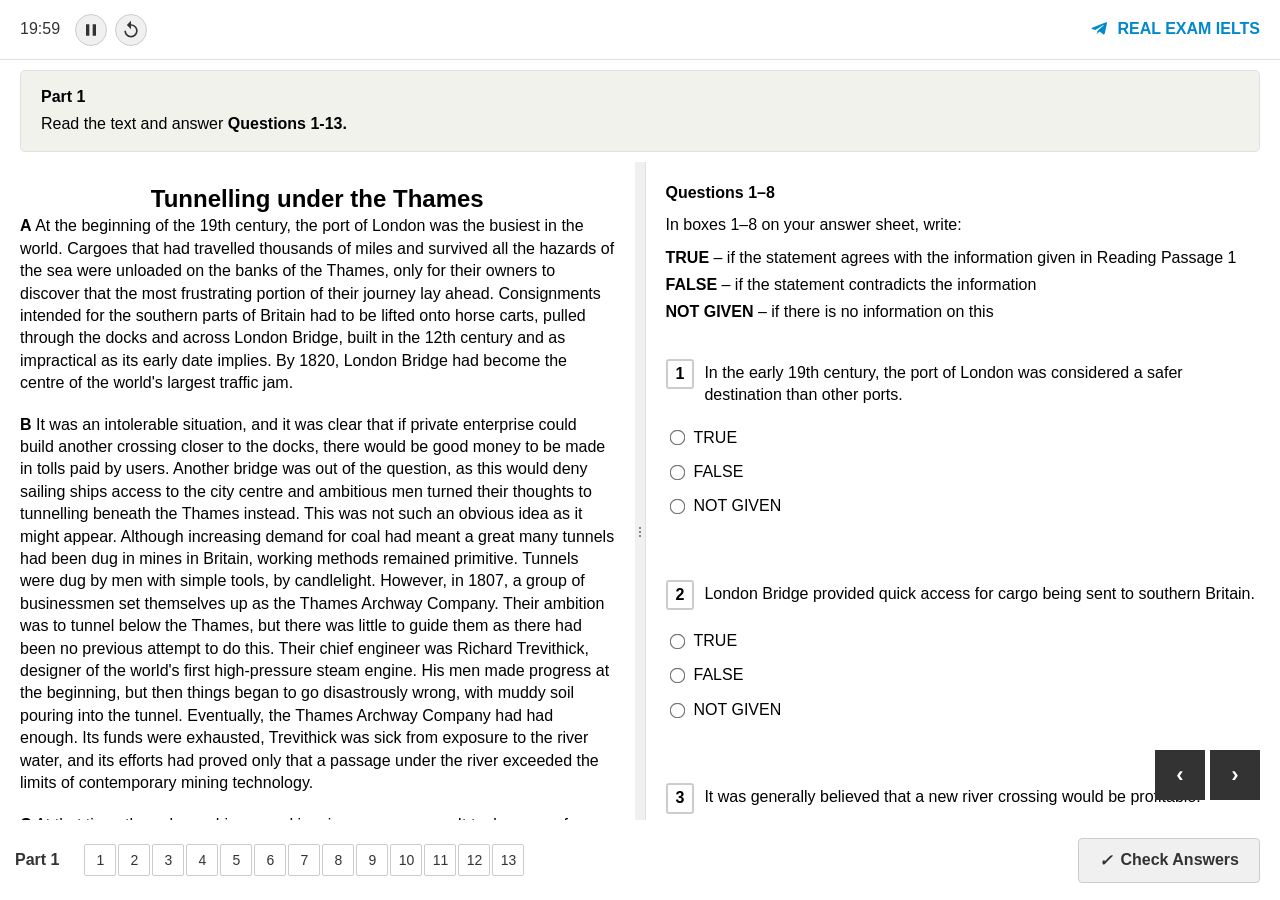
==== reading.html @ 4808572f "Add files via upload" ====
<!DOCTYPE html>
<html lang="en">
<head>
    <meta charset="UTF-8">
    <meta name="viewport" content="width=device-width, initial-scale=1.0">
    <title>IELTS Full Reading Practice</title>
    <style>
        * {
            margin: 0;
            padding: 0;
            box-sizing: border-box;
        }

        body {
            font-family: Arial, sans-serif;
            background-color: #ffffff;
            line-height: 1.4;
            font-size: 16px;
        }



        .header {
            background-color: #ffffff;
            padding: 12px 20px;
            border-bottom: 1px solid #e0e0e0;
            display: flex;
            justify-content: space-between;
            align-items: center;
            position: fixed;
            top: 0;
            left: 0;
            right: 0;
            z-index: 100;
            height: 60px;
        }

        .ielts-logo {
            display: none;
        }

        .test-info {
            display: flex;
            align-items: center;
            gap: 30px;
            font-size: 14px;
            color: #333;
        }

        .audio-indicator {
            display: flex;
            align-items: center;
            gap: 8px;
            font-size: 16px;
        }

        .audio-icon {
            width: 16px;
            height: 16px;
            background: url('data:image/svg+xml,<svg xmlns="http://www.w3.org/2000/svg" viewBox="0 0 24 24" fill="none" stroke="currentColor" stroke-width="2"><polygon points="11 5 6 9 2 9 2 15 6 15 11 19 11 5"></polygon></svg>') no-repeat center;
        }

        .header-icons {
            display: flex;
            gap: 10px;
            align-items: center;
        }

        .telegram-link {
            color: #0088cc;
            text-decoration: none;
            font-weight: 600;
            font-size: 16px;
            display: flex;
            align-items: center;
            gap: 8px;
        }

        .telegram-link:hover {
            text-decoration: underline;
        }

        .telegram-link::before {
            content: '';
            display: inline-block;
            width: 20px;
            height: 20px;
            background-color: currentColor;
            -webkit-mask-image: url('data:image/svg+xml,<svg xmlns="http://www.w3.org/2000/svg" viewBox="0 0 24 24"><path d="M9.78 18.65l.28-4.23l7.68-6.92c.34-.31-.07-.46-.52-.19L7.74 13.3L3.64 12c-.88-.25-.89-1.37.2-1.64l16.56-6.4c.75-.29 1.4.22 1.2.94l-2.67 12.61c-.22.95-1.13 1.18-1.78.73l-4.5-3.32l-2.23 2.15c-.47.44-1.29.21-1.48-.37z"/></svg>');
            mask-image: url('data:image/svg+xml,<svg xmlns="http://www.w3.org/2000/svg" viewBox="0 0 24 24"><path d="M9.78 18.65l.28-4.23l7.68-6.92c.34-.31-.07-.46-.52-.19L7.74 13.3L3.64 12c-.88-.25-.89-1.37.2-1.64l16.56-6.4c.75-.29 1.4.22 1.2.94l-2.67 12.61c-.22.95-1.13 1.18-1.78.73l-4.5-3.32l-2.23 2.15c-.47.44-1.29.21-1.48-.37z"/></svg>');
            background-size: contain;
            background-repeat: no-repeat;
        }

        #volume-slider {
            -webkit-appearance: none;
            width: 80px;
            height: 4px;
            background: #ddd;
            outline: none;
            border-radius: 2px;
            cursor: pointer;
        }

        #volume-slider::-webkit-slider-thumb {
            -webkit-appearance: none;
            appearance: none;
            width: 14px;
            height: 14px;
            border-radius: 50%;
            background: #333;
            cursor: pointer;
        }

        #volume-slider::-moz-range-thumb {
            width: 14px;
            height: 14px;
            border-radius: 50%;
            background: #333;
            cursor: pointer;
            border: none;
        }

        .icon {
            width: 20px;
            height: 20px;
            cursor: pointer;
            opacity: 0.7;
            color: #333;
            display: flex;
            align-items: center;
            justify-content: center;
        }
        
        .icon:hover {
            opacity: 1;
        }
        
        #play-pause-btn {
            background: none;
            border: none;
            padding: 0;
        }

        .main-container {
            margin-top: 60px;
            display: flex;
            flex-direction: column;
            background: #ffffff;
            height: calc(100vh - 60px); /* Full height minus header */
        }

        .panels-container {
            display: flex;
            flex: 1;
            overflow: hidden;
        }

        .passage-panel {
            flex: 1;
            padding: 20px 20px 100px;
            overflow-y: auto;
            min-width: 200px; /* Minimum width */
        }

        /* Passage Content */
        .text-center {
            text-align: center;
        }
        .reading-passage h4 {
            font-size: 20px;
            font-weight: bold;
            margin-bottom: 15px;
            text-align: center;
        }
       
        .reading-passage p {
            margin-bottom: 1.2em;
        }

        .question ul li label {
            display: block;
            margin-top: 8px;
            cursor: pointer;
        }

        .questions-panel {
            flex: 1;
            padding: 20px 20px 100px;
            overflow-y: auto;
            min-width: 200px; /* Minimum width */
            border-left: 1px solid #e0e0e0;
        }

        .resizer {
            width: 10px;
            cursor: col-resize;
            background-color: #f0f0f0;
            background-image: url('data:image/svg+xml;charset=UTF-8,<svg xmlns="http://www.w3.org/2000/svg" width="10" height="30" viewBox="0 0 10 30"><path d="M4 11h2v2H4zM4 15h2v2H4zM4 19h2v2H4z" fill="%23888"/></svg>');
            background-repeat: no-repeat;
            background-position: center;
            flex-shrink: 0;
            flex-grow: 0;
        }

        /* Left Panel */
        .left-panel {
            width: 100%;
            padding: 20px;
        }

        /* Right Panel */
        .right-panel {
            display: none;
            width: 50%;
            padding: 20px;
            position: relative;
        }

        .help-button {
            background: #4a90e2;
            color: white;
            border: none;
            padding: 6px 12px;
            border-radius: 4px;
            font-size: 14px;
            cursor: pointer;
            display: inline-flex;
            align-items: center;
            gap: 5px;
            margin-bottom: 20px;
        }

        .help-button:hover {
            background: #357abd;
        }

        .section-title {
            font-weight: bold;
            margin-bottom: 15px;
            font-size: 18px;
        }

        .people-section {
            margin-bottom: 30px;
        }

        .people-table {
            width: 100%;
            border-collapse: collapse;
            border: 1px solid #ccc;
        }

        .people-table th {
            text-align: left;
            padding: 10px;
            font-weight: bold;
            border: 1px solid #ddd;
        }

        .people-table td {
            padding: 8px 10px;
            border: 1px solid #ddd;
        }

        .person-name {
            font-size: 16px;
        }

        .question-number {
            background: white;
            border: 1px solid #4a90e2;
            padding: 4px 8px;
            border-radius: 3px;
            font-weight: bold;
            font-size: 14px;
            color: #4a90e2;
            min-width: 30px;
            text-align: center;
        }

        .assigned-responsibility {
            background: #f0f0f0;
            padding: 4px 8px;
            border-radius: 3px;
            font-size: 14px;
            border: 1px solid #ddd;
        }

        .responsibilities-section {
            margin-bottom: 30px;
        }

        .responsibility-grid {
            display: grid;
            grid-template-columns: repeat(3, 1fr);
            gap: 8px;
            margin-bottom: 20px;
        }

        .responsibility-item {
            background: #f8f9fa;
            border: 1px solid #ddd;
            padding: 8px 12px;
            border-radius: 4px;
            cursor: move;
            font-size: 16px;
            text-align: center;
            transition: all 0.2s;
        }

        .responsibility-item:hover {
            background: #e9ecef;
            transform: translateY(-1px);
        }

        .responsibility-item.dragging {
            opacity: 0.5;
        }

        .questions-section {
            margin-bottom: 20px;
        }

        .question-title {
            font-weight: bold;
            margin-bottom: 10px;
            font-size: 16px;
        }

        .instruction {
            margin-bottom: 20px;
            font-size: 16px;
            color: #666;
        }

        /* Map Styles */
        .map-container {
            position: relative;
            margin: 20px 0;
            display: flex;
            justify-content: center;
        }

        .map-svg {
            border: 2px solid #333;
            background: white;
        }

        .map-room {
            fill: #f9f9f9;
            stroke: #333;
            stroke-width: 1;
        }

        .map-text {
            font-family: Arial, sans-serif;
            font-size: 13px;
            text-anchor: middle;
            fill: #333;
        }

        .map-number {
            font-family: Arial, sans-serif;
            font-size: 16px;
            font-weight: bold;
            text-anchor: middle;
            fill: #333;
        }

        .room-labels {
            display: grid;
            grid-template-columns: repeat(3, 1fr);
            gap: 10px;
            margin: 20px 0;
        }

        .room-label {
            background: #f8f9fa;
            border: 1px solid #ddd;
            padding: 8px 12px;
            border-radius: 4px;
            cursor: move;
            font-size: 16px;
            text-align: center;
            transition: all 0.2s;
        }

        .room-label:hover {
            background: #e9ecef;
            transform: translateY(-1px);
        }

        .room-label.dragging {
            opacity: 0.5;
        }

        /* Navigation Arrows */
        .nav-arrows {
            position: fixed;
            bottom: 100px;
            right: 20px;
            display: flex;
            gap: 5px;
            z-index: 101;
        }

        .nav-arrow {
            width: 50px;
            height: 50px;
            background: #333;
            color: white;
            border: none;
            cursor: pointer;
            display: flex;
            align-items: center;
            justify-content: center;
            font-size: 22px;
            font-weight: bold;
        }

        .nav-arrow:hover {
            background: #555;
        }

        .nav-arrow:disabled {
            background: #ccc;
            cursor: not-allowed;
        }

        /* Bottom Navigation - Exact Match */
        .nav-row {
            position: fixed;
            bottom: 0;
            left: 0;
            right: 0;
            background: #ffffff;

            padding: 0;
            display: flex;
            align-items: center;
            height: 80px;
            z-index: 100;
            overflow-x: auto;
            overflow-y: hidden;
            -webkit-overflow-scrolling: touch;
            scrollbar-width: thin;
        }

        .nav-row::-webkit-scrollbar {
            height: 4px;
        }

        .nav-row::-webkit-scrollbar-thumb {
            background: #ccc;
            border-radius: 2px;
        }

        .footer__questionWrapper___1tZ46 {
            display: flex;
            align-items: center;
            margin-right: 20px;
            flex-shrink: 0;
        }


        .footer__questionNo___3WNct {
            background: none;
            border: none;
            padding: 10px 15px;
            font-size: 16px;
            font-weight: 600;
            color: #333;
            cursor: pointer;
            display: flex;
            align-items: center;
            gap: 5px;
            transition: background-color 0.2s;
            flex-shrink: 0;
            white-space: nowrap;
        }

        .footer__questionNo___3WNct:hover {
            background-color: #f8f9fa;
        }

        .section-prefix {
            font-size: 16px;
        }

        .sectionNr {
            font-size: 16px;
            font-weight: bold;
        }

        .attemptedCount {
            font-size: 14px;
            color: #666;
            margin-left: 5px;
            font-weight: 400; /* Normal weight */
        }

        @media (max-width: 768px) {
            .attemptedCount {
                display: none;
            }
        }

        .footer__questionWrapper___1tZ46.selected .attemptedCount {
            display: none;
        }

        .footer__subquestionWrapper___9GgoP {
            display: none;
            gap: 2px;
            margin-left: 10px;
            flex-shrink: 0;
        }

        .footer__questionWrapper___1tZ46.selected .footer__subquestionWrapper___9GgoP {
            display: flex;
        }

        .subQuestion {
            width: 32px;
            height: 32px;
            border: 1px solid #ccc;
            background: white;
            color: #333;
            font-size: 14px;
            font-weight: 500;
            cursor: pointer;
            display: flex;
            align-items: center;
            justify-content: center;
            transition: all 0.2s;
            border-radius: 2px;
            flex-shrink: 0;
        }

        .subQuestion.answered {
            background-color: #e9ecef;
            border-color: #ddd;
        }
        .subQuestion.correct {
            background-color: #28a745;
            color: white;
            border-color: #28a745;
        }
        .subQuestion.incorrect {
            background-color: #dc3545;
            color: white;
            border-color: #dc3545;
        }

        .subQuestion:hover {
            background-color: #f0f0f0;
            border-color: #999;
        }

        .subQuestion.active {
            background-color: #4a90e2;
            color: white;
            border-color: #4a90e2;
        }

        .subQuestion.completed {
            background-color: #28a745;
            color: white;
            border-color: #28a745;
        }

        .sr-only {
            position: absolute;
            width: 1px;
            height: 1px;
            padding: 0;
            margin: -1px;
            overflow: hidden;
            clip: rect(0, 0, 0, 0);
            white-space: nowrap;
            border: 0;
        }

        .footer__deliverButton___3FM07 {
            margin-left: auto;
            margin-right: 20px;
            background-color: #f0f0f0;
            color: #333;
            border: 1px solid #ccc;
            padding: 12px 20px;
            border-radius: 4px;
            font-size: 16px;
            font-weight: 600;
            cursor: pointer;
            display: flex;
            align-items: center;
            gap: 8px;
            transition: background-color 0.2s, border-color 0.2s;
            min-width: 170px;
            justify-content: center;
            flex-shrink: 0;
        }

        .footer__deliverButton___3FM07:hover {
            background-color: #e0e0e0;
            border-color: #bbb;
        }

        .footer__deliverButton___3FM07:disabled {
            background: #e9ecef;
            color: #6c757d;
            cursor: not-allowed;
            border-color: #ddd;
        }

        .fa-check::before {
            content: "✓";
        }

        .hidden {
            display: none !important;
        }

        /* Context Menu */
        .context-menu {
            position: absolute;
            background: white;
            border: 1px solid #ccc;
            border-radius: 6px;
            box-shadow: 0 4px 12px rgba(0,0,0,0.15);
            z-index: 1000;
            display: none;
            min-width: 140px;
        }

        .context-menu-item {
            padding: 12px 16px;
            cursor: pointer;
            font-size: 16px;
            border-bottom: 1px solid #f0f0f0;
            transition: background-color 0.2s;
            display: flex;
            align-items: center;
            gap: 8px;
        }

        .context-menu-item:hover {
            background-color: #f8f9fa;
        }

        .context-menu-item:last-child {
            border-bottom: none;
        }

        .highlight {
            background-color: #ffff00;
        }

        .comment-highlight {
            background-color: #90EE90;
            position: relative;
            cursor: help;
        }

        .comment-tooltip {
            position: absolute;
            bottom: 100%;
            left: 50%;
            transform: translateX(-50%);
            background: #333;
            color: white;
            padding: 8px 12px;
            border-radius: 4px;
            font-size: 14px;
            white-space: nowrap;
            z-index: 1000;
            opacity: 0;
            pointer-events: none;
            transition: opacity 0.3s;
        }

        .comment-highlight:hover .comment-tooltip {
            opacity: 1;
        }

        .question {
            margin-bottom: 40px;
        }
        .question p {
            margin-bottom: 10px;
        }
        .question ul, .question .people-table {
            margin-top: 0;
        }
        .question-prompt {
            margin-bottom: 20px;
        }
        .question ul {
            list-style: none;
            padding-left: 0;
        }
        .question ul li {
            margin-bottom: 5px;
        }
        .answer-input {
            border: 1px solid #888;
            border-radius: 4px;
            background-color: #fff;
            padding: 2px 5px;
            font-size: 16px;
            text-align: center;
            margin-right: 4px;
            margin-left: 4px;
            transition: border-color 0.3s, box-shadow 0.3s;
            height: 28px; /* Standard height */
            width: 150px; /* Standard width */
        }
        .answer-input.active-input {
            border-color: #4a90e2;
            box-shadow: 0 0 3px 1px rgba(74, 144, 226, 0.5);
        }
        .answer-input::placeholder {
            color: #999;
            font-weight: bold;
            text-align: center;
        }
        .answer-input.correct {
            border-color: #28a745;
            background-color: #e9f7ef;
        }
        .answer-input.incorrect {
            border-color: #dc3545;
            background-color: #f8d7da;
            color: #721c24;
        }
        .answer-input {
    z-index: 10;
    position: relative;
    pointer-events: auto;
}
        .drag-drop-container {
            display: flex;
            gap: 30px;
            margin-top: 20px;
            align-items: flex-start;
        }
        .recommendations-box {
            display: flex;
            flex-direction: column;
            gap: 8px;
            padding: 10px;
            border: 1px solid #ccc;
            border-radius: 5px;
            background-color: #f9f9f9;
            min-height: 200px;
        }
        .drag-item {
            background: white;
            border: 1px solid #ddd;
            padding: 8px 12px;
            border-radius: 4px;
            cursor: move;
            font-size: 16px;
            transition: all 0.2s;
            user-select: none;
        }
        .drag-item:hover {
            background: #e9ecef;
        }
        .drag-item.dragging {
            opacity: 0.5;
        }
        .drag-item.selected {
            border-color: #4a90e2;
            box-shadow: 0 0 0 2px rgba(74, 144, 226, 0.5);
        }
        .drop-zone {
            border: 2px dashed #aaa;
            border-radius: 4px;
            width: 50%;
            margin-top: 19px;
            margin-bottom: 5px;
            transition: background-color 0.2s, border-color 0.2s;
            padding: 0.5px;
            display: flex;
            align-items: center;
            justify-content: center;
            position: relative;
        }
        .drop-zone.drag-over {
            background-color: #e6f4ff;
            border-color: #4a90e2;
        }
        .drop-zone.correct {
            background-color: #e9f7ef;
            border-color: #28a745;
            border-style: solid;
        }
        .drop-zone.incorrect {
            background-color: #f8d7da;
            border-color: #dc3545;
            border-style: solid;
        }
        .drop-zone.disabled {
            pointer-events: none;
        }
        .drop-zone .drag-item {
            width: 100%;
            height: 100%;
            display: flex;
            align-items: center;
            justify-content: center;
            font-size: 15px;
            padding: 2px;
        }
        .drag-options-container {
            margin-top: 10px;
        }
        .drag-options-container .drag-item {
            display: block;
            width: fit-content;
            font-size: 15px;
            padding: 0.5px 10px;
            margin-bottom: 5px;
        }
        .drag-options-container .drag-item:last-child {
            margin-bottom: 0;
        }
        .q-number {
            color: #888;
            font-size: 14px;
            font-weight: bold;
        }
        .questions-container {
            width: 100%;
        }
        audio {
            width: 100%;
            margin-bottom: 20px;
        }
        .part-header {
            background-color: #f1f2ec;
            padding: 15px 20px;
            border: 1px solid #e0e0e0;
            text-align: left;
            margin: 10px 20px;
            border-radius: 5px;
        }
        .part-header p {
            margin: 0;
        }
        .part-header p:first-child {
            margin-bottom: 5px;
        }

        .question li.correct {
            color: #155724;
            font-weight: bold;
        }
        .question li.incorrect {
            color: #721c24;
        }
        .question li.correct::before {
            content: '✔ ';
            color: #28a745;
        }
        .question li.incorrect::before {
            content: '✖ ';
            color: #dc3545;
        }

        .example-box {
            border: 1px solid #ddd;
            background-color: #f9f9f9;
            padding: 15px;
            border-radius: 5px;
            margin: 20px 0;
        }

        .timer-container {
            display: flex;
            position: relative;
            cursor: default;
            color: #333;
            font-size: 16px;
            font-weight: 500;
            align-items: center;
        }
        .timer-container .timer-tooltip {
            display: none;
        }

        .timer-controls {
            display: flex;
            align-items: center;
            gap: 8px;
            margin-left: 15px;
        }

        .timer-controls button {
            background: #f0f0f0;
            border: 1px solid #ccc;
            border-radius: 50%;
            padding: 0;
            cursor: pointer;
            width: 32px;
            height: 32px;
            display: flex;
            align-items: center;
            justify-content: center;
            transition: background-color 0.2s;
        }
        .timer-controls button:hover {
            background: #e0e0e0;
        }

        .timer-controls button svg {
            width: 20px;
            height: 20px;
            fill: #333;
        }

        .audio-modal-overlay {
            position: fixed;
            top: 0;
            left: 0;
            width: 100%;
            height: 100%;
            background-color: rgba(40, 40, 40, 0.9);
            z-index: 2000;
            display: flex;
            justify-content: center;
            align-items: center;
            color: white;
            text-align: center;
        }
        .audio-modal-content {
            display: flex;
            flex-direction: column;
            align-items: center;
            gap: 20px;
            max-width: 500px;
            padding: 20px;
        }
        .audio-modal-content p {
            font-size: 16px;
            line-height: 1.5;
            color: #eee;
        }
        .audio-modal-icon {
            margin-bottom: 20px;
        }
        .modal-play-btn {
            background-color: #000;
            color: white;
            border: 1px solid white;
            padding: 12px 24px;
            border-radius: 6px;
            font-size: 18px;
            font-weight: 600;
            cursor: pointer;
            display: flex;
            align-items: center;
            gap: 8px;
            transition: background-color 0.2s;
        }
        .modal-play-btn:hover {
            background-color: #333;
        }
        #goto-widget {
            display: flex;
            align-items: center;
            gap: 5px;
        }
        #goto-input {
            width: 80px;
            padding: 4px 8px;
            border: 1px solid #ccc;
            border-radius: 4px;
        }
        #goto-btn {
            padding: 4px 10px;
            border: 1px solid #ccc;
            background-color: #f0f0f0;
            border-radius: 4px;
            cursor: pointer;
        }

        /* Styles for TRUE/FALSE/NOT GIVEN questions */
        .tf-question {
            margin-bottom: 25px;
            padding: 10px 0px;
            border-radius: 4px;
            transition: border-color 0.3s, background-color 0.3s;
        }
        .tf-question-line {
            display: flex;
            align-items: flex-start;
            margin-bottom: 15px;
            padding: 5px 0px;
            border-radius: 4px;
        }
        .tf-question-number, .question-number-box {
            border: 2px solid #ccc;
            padding: 2px 8px;
            margin-right: 10px;
            border-radius: 3px;
            font-weight: bold;
            transition: border-color 0.3s;
            display: inline-block;
        }
        .tf-question-text {
            padding-top: 3px;
        }
        .tf-options {
            padding-left: 5px;
        }
        .tf-option {
            display: block;
            margin-bottom: 12px;
            cursor: pointer;
            display: flex;
            align-items: center;
        }
        .tf-option input[type="radio"] {
            margin-right: 10px;
            transform: scale(1.2);
        }
        .tf-question.correct .tf-question-line {
            background-color: #e9f7ef;
        }
        .tf-question.incorrect .tf-question-line {
            background-color: #f8d7da;
        }
        .matching-question-container {
            display: flex;
            gap: 20px;
            margin-top: 15px;
        }
        .matching-options-bank {
            flex: 1;
            display: flex;
            flex-direction: column;
            gap: 8px;
        }
        .matching-questions {
            flex: 1.5;
            display: flex;
            flex-direction: column;
            gap: 15px;
        }
        .matching-question-item {
            display: flex;
            align-items: center;
            gap: 15px;

            border: 2px solid transparent;
            border-radius: 4px;
            transition: border-color 0.3s;
        }
        .matching-question-item > span {
            flex: 1;
        }
        .matching-question-item.correct {
            background-color: #e9f7ef;
            border-color: #28a745 !important;
        }
        .matching-question-item.incorrect {
            background-color: #f8d7da;
            border-color: #dc3545 !important;
        }
        .matching-question-item .drop-zone {
            width: 200px;
            flex-shrink: 0;
            margin: 0;
            display: flex;
            align-items: center;
            justify-content: center;
            font-weight: bold;
            color: #aaa;
        }
        .matching-options-bank .drag-item {
            font-size: 15px;
            text-align: center;
            border: 1px solid #ccc;
            background: #f9f9f9;
        }

        .questions-panel {
            flex: 1;
            padding: 20px 20px 100px;
            overflow-y: auto;
            min-width: 200px; /* Minimum width */
            border-left: 1px solid #e0e0e0;
        }
        .matching-question-item.incorrect {
            background-color: #f8d7da;
            border-color: #dc3545 !important;
        }
        .summary-completion-container {
            margin-top: 20px;
        }
        .summary-text p {
            line-height: 2.5;
            font-size: 16px;
        }
        .summary-drop-zone {
            display: inline-flex;
            align-items: center;
            justify-content: center;
            vertical-align: middle;
            max-width:200px;
            height: 25px;
            border: 2px dashed #999;
            border-radius: 4px;
            margin: 0 5px;
            padding: 0 5px;
            transition: border-color 0.3s, box-shadow 0.3s, background-color 0.3s;
            color: #aaa;
            font-weight: bold;
        }
        .summary-drop-zone.filled {
            border-color: #4a90e2;
        }
        .summary-drop-zone.active-input {
             border-color: #4a90e2;
             box-shadow: none;
        }
        .summary-drop-zone .drag-item {
            font-size: 15px;
            font-weight: bold;
            background-color: transparent;
            border: none;
            padding: 0;
            text-align: center;
            width: 100%;
            height: 100%;
            display: flex;
            align-items: center;
            justify-content: center;
        }
        .summary-options-bank {
            display: flex;
            flex-wrap: wrap;
            gap: 10px;
            margin-top: 20px;
            padding: 10px;
            border: 1px solid #ddd;
            border-radius: 5px;
        }
        .summary-options-bank .drag-item {
            flex-grow: 1;
            min-width: 100px;
            text-align: center;
        }
        .multi-choice-question {
            margin-bottom: 20px;
            padding: 10px;
            border-radius: 4px;
            border: 3px solid transparent;
            transition: border-color 0.3s, background-color 0.3s;
        }
        .multi-choice-option {
            margin-bottom: 10px;
            padding: 8px;
            border-radius: 4px;
            transition: background-color 0.3s;
        }
        .multi-choice-option label {
            display: flex;
            align-items: center;
            cursor: pointer;
            font-size: 16px;
        }
        .multi-choice-option input[type="checkbox"],
        .multi-choice-option input[type="radio"] {
            margin-right: 12px;
            transform: scale(1.3);
            accent-color: #4a90e2;
        }
        .multi-choice-option.correct {
            background-color: #e9f7ef;
        }
        .multi-choice-option.incorrect {
            background-color: #f8d7da;
        }
        .matching-question-item.incorrect {
            background-color: #f8d7da;
            border-color: #dc3545 !important;
        }
        .matching-question-item .drop-zone.filled {
            border-color: #4a90e2;
        }
        .matching-question-item .drop-zone {
            width: 200px;
            height: 40px;
        }
        .paragraph-matching-question {
            align-items: center;
            justify-content: space-between;
            gap: 15px;
            margin-bottom: 12px;
        }
        .paragraph-matching-question .answer-input {
            width: 80px;
            flex-shrink: 0;
        }

        .matching-form-container {
            margin-top: 20px;
        }
        .matching-form-row {
            display: flex;
            align-items: center;
            margin-bottom: 12px;
        }
        .matching-form-label {
            width: 180px;
            flex-shrink: 0;
        }

        /* Results Modal */
        .modal-overlay {
            position: fixed;
            top: 0;
            left: 0;
            width: 100%;
            height: 100%;
            background-color: rgba(0, 0, 0, 0.7);
            z-index: 2000;
            display: flex;
            justify-content: center;
            align-items: center;
        }
        .modal-overlay.hidden {
            display: none;
        }
        .modal-content {
            background: white;
            padding: 25px;
            border-radius: 8px;
            width: 90%;
            max-width: 600px;
            max-height: 80vh;
            display: flex;
            flex-direction: column;
            position: relative;
        }
        .modal-close-btn {
            position: absolute;
            top: 10px;
            right: 15px;
            background: none;
            border: none;
            font-size: 28px;
            cursor: pointer;
            color: #888;
        }
        .modal-content h2 {
            text-align: center;
            margin-bottom: 15px;
            color: #333;
        }
        .results-summary {
            display: flex;
            justify-content: space-around;
            margin-bottom: 20px;
            font-size: 18px;
            font-weight: bold;
            text-align: center;
            border-bottom: 1px solid #eee;
            padding-bottom: 15px;
        }
        .results-details-container {
            overflow-y: auto;
            padding-right: 10px; /* For scrollbar */
        }
        .result-row {
            display: grid;
            grid-template-columns: 40px 1fr 1fr;
            gap: 15px;
            padding: 8px 5px;
            border-bottom: 1px solid #f0f0f0;
            font-size: 15px;
        }
        .result-row.incorrect {
            background-color: #f8d7da;
        }
        .result-row .q-num {
            font-weight: bold;
        }
        .result-row .user-ans {
            color: #555;
        }
        .result-row .correct-ans {
            color: #155724;
            font-weight: 500;
        }
        .correct-answer-display {
            font-weight: bold;
            color: #28a745;
            margin-left: 10px;
            font-size: 14px;
        }
        .correct-answer-highlight, .tf-option.correct-answer-highlight, .multi-choice-option.correct-answer-highlight {
            background-color: #d4edda !important;
            border: 1px solid #c3e6cb !important;
            border-radius: 4px;
            padding: 4px;
        }
        .correct-answer-highlight {
            background-color: #d4edda;
            border: 1px solid #c3e6cb;
            border-radius: 4px;
        }
        .centered-title {
    text-align: center;
    font-size: 50px;
    font-weight: bold;
    margin-bottom: 15px;
}
    </style>
</head>
<body>
    <div class="header">
        <div class="timer-container">
            <span class="timer-display">20:00</span>
            <div class="timer-controls">
                <button id="timer-toggle-btn" title="Pause/Resume Timer">
                    <svg xmlns="http://www.w3.org/2000/svg" height="24px" viewBox="0 0 24 24" width="24px"><path d="M0 0h24v24H0V0z" fill="none"/><path d="M8 5v14l11-7L8 5z"/></svg>
                </button>
                <button id="timer-reset-btn" title="Reset Timer">
                    <svg xmlns="http://www.w3.org/2000/svg" height="24px" viewBox="0 0 24 24" width="24px"><path d="M0 0h24v24H0V0z" fill="none"/><path d="M12 5V1L7 6l5 5V7c3.31 0 6 2.69 6 6s-2.69 6-6 6-6-2.69-6-6H4c0 4.42 3.58 8 8 8s8-3.58 8-8-3.58-8-8-8z"/></svg>
                </button>
            </div>
        </div>
        <a href="https://t.me/REALEXAMIELTS" target="_blank" class="telegram-link">
            REAL EXAM IELTS
        </a>
    </div>

    <div class="main-container" id="main-container">
        <div id="passage-header-container">
            <div id="part-header-1" class="part-header">
                <p><strong>Part 1</strong></p>
                <p>Read the text and answer <strong>Questions 1-13.</strong></p>
            </div>
        </div>
        <div class="panels-container">
            <div class="passage-panel" id="passage-panel">
                <div id="passage-text-1" class="reading-passage">
                    <h2 class="text-center">Tunnelling under the Thames</h2>
                    <p><strong>A</strong> At the beginning of the 19th century, the port of London was the busiest in the world. Cargoes that had travelled thousands of miles and survived all the hazards of the sea were unloaded on the banks of the Thames, only for their owners to discover that the most frustrating portion of their journey lay ahead. Consignments intended for the southern parts of Britain had to be lifted onto horse carts, pulled through the docks and across London Bridge, built in the 12th century and as impractical as its early date implies. By 1820, London Bridge had become the centre of the world's largest traffic jam.</p>
                    <p><strong>B</strong> It was an intolerable situation, and it was clear that if private enterprise could build another crossing closer to the docks, there would be good money to be made in tolls paid by users. Another bridge was out of the question, as this would deny sailing ships access to the city centre and ambitious men turned their thoughts to tunnelling beneath the Thames instead. This was not such an obvious idea as it might appear. Although increasing demand for coal had meant a great many tunnels had been dug in mines in Britain, working methods remained primitive. Tunnels were dug by men with simple tools, by candlelight. However, in 1807, a group of businessmen set themselves up as the Thames Archway Company. Their ambition was to tunnel below the Thames, but there was little to guide them as there had been no previous attempt to do this. Their chief engineer was Richard Trevithick, designer of the world's first high-pressure steam engine. His men made progress at the beginning, but then things began to go disastrously wrong, with muddy soil pouring into the tunnel. Eventually, the Thames Archway Company had had enough. Its funds were exhausted, Trevithick was sick from exposure to the river water, and its efforts had proved only that a passage under the river exceeded the limits of contemporary mining technology.</p>
                    <p><strong>C</strong> At that time, the only machines used in mines were pumps. It took a man of genius to recognise that a different sort of machine was needed, a machine that could prevent the roof and walls of a tunnel from collapsing. This man was Marc Brunel, a Frenchman who had become one of the most prominent engineers in Britain. Not long after the failure of the Thames Archway Company, Brunel saw a rotten piece of wood lying on the riverbank. Examining the wood through a magnifying glass, he observed it was infested with something that looked like a worm. Brunel realised that as it tunnelled through the wood, it would push chewed wood into its mouth and digest it, then excrete a hard substance that lined the new tunnel. Brunel realised that the worm's digging technique could be adapted to produce a new way of tunnelling. His realisation led him to invent a device that has been used in one form or another in most major tunnels built since – the tunnelling shield. It consisted of a heavy iron frame that could be pushed forward a few inches at a time. The front of the frame was made up of a series of iron frames that could be folded back to allow miners to dig the ground ahead. Behind these frames was a wall consisting of a series of iron plates pressed against the tunnel face and supported on a set of horizontal wooden planks, that would prevent the face from collapsing. It was a complex and rather cumbersome machine and not easy to use, but it seemed that it would protect the miners from the worst of the river's water. Brunel's team carefully examined earth samples taken from beneath the riverbed, and subsequently decided to dig the tunnel close to the muddy river bottom, where he could expect to find clay. This would be a more solid and safe substance to dig through than the sand that was found deeper down.</p>
                    <p><strong>D</strong> Brunel began work on his tunnel in 1825, but the problems of such an operation soon became apparent. Although the shield itself worked well, water began to drip into the tunnel. This was more of an annoyance than a danger while the pump was working, but this machine proved unreliable and sometimes failed altogether. When the pump broke down, work had to stop as the tunnel quickly flooded. There were occasions when the miners had to abandon their tools and flee for their lives. Even when Brunel's men were able to work, they had to run the constant risk of the pumps failing. They also complained of frequent headaches and dizziness, caused by the poor air quality. The air underground was dirty and stale, contaminated due to the lack of an adequate ventilation system. There were lighting problems too. Illuminating the tunnels by candlelight was a constant challenge. Lamps give off only a very weak glow, and there were a number of accidents because the miners could not see what they were doing. Lastly, a number of Brunel's miners walked off the job because they could not tolerate the excessive temperatures that developed in the cramped conditions underground.</p>
                    <p><strong>E</strong> Despite all these setbacks, the tunnel finally emerged on the opposite river bank on August 12, 1841. Brunel's triumph, however, was only partial. The small payment per person made by the thousands of visitors who flocked to see the marvel hardly paid even a penny per foot of the tunnel's construction costs. Brunel had gone bankrupt long before the project was completed, and the government loan he had required to complete the project had to be paid back with interest. As a result, there was not enough funding to make it accessible to horse-drawn vehicles, as intended. Instead, the passageways were filled with souvenir sellers and entertainers. In the end, the tunnel was closed two years later, used at night, before it was finally closed entirely and fell into dereliction for decades.</p>
                    <p><strong>F</strong> It was only when the underground railway came to London in the 1880s that the Thames Tunnel found and achieved a measure of real usefulness. It was bought in 1869 by the East London Railway, who found it to be in such excellent condition that it was immediately pressed into service as a route for passenger trains heading east. The tunnel became, and remains, part of the London Underground network.</p>
                </div>
            </div>
            <div class="resizer" id="resizer"></div>
            <div class="questions-panel" id="questions-panel">
                <div id="questions-1" class="question-set">
                    <div class="questions-container">
                        <div class="question" data-q-start="1" data-q-end="8">
                            <div class="question-prompt">
                                <p><strong>Questions 1–8</strong></p>
                                <p>In boxes 1–8 on your answer sheet, write:</p>
                                <ul>
                                    <li><strong>TRUE</strong> – if the statement agrees with the information given in Reading Passage 1</li>
                                    <li><strong>FALSE</strong> – if the statement contradicts the information</li>
                                    <li><strong>NOT GIVEN</strong> – if there is no information on this</li>
                                </ul>
                            </div>
                            <div class="tf-question" data-q-start="1" data-q-end="1">
                                <div class="tf-question-line"><span class="tf-question-number">1</span><span class="tf-question-text">In the early 19th century, the port of London was considered a safer destination than other ports.</span></div>
                                <div class="tf-options"><label class="tf-option"><input type="radio" name="q1" value="TRUE"> TRUE</label><label class="tf-option"><input type="radio" name="q1" value="FALSE"> FALSE</label><label class="tf-option"><input type="radio" name="q1" value="NOT GIVEN"> NOT GIVEN</label></div>
                            </div>
                            <div class="tf-question" data-q-start="2" data-q-end="2">
                                <div class="tf-question-line"><span class="tf-question-number">2</span><span class="tf-question-text">London Bridge provided quick access for cargo being sent to southern Britain.</span></div>
                                <div class="tf-options"><label class="tf-option"><input type="radio" name="q2" value="TRUE"> TRUE</label><label class="tf-option"><input type="radio" name="q2" value="FALSE"> FALSE</label><label class="tf-option"><input type="radio" name="q2" value="NOT GIVEN"> NOT GIVEN</label></div>
                            </div>
                            <div class="tf-question" data-q-start="3" data-q-end="3">
                                <div class="tf-question-line"><span class="tf-question-number">3</span><span class="tf-question-text">It was generally believed that a new river crossing would be profitable.</span></div>
                                <div class="tf-options"><label class="tf-option"><input type="radio" name="q3" value="TRUE"> TRUE</label><label class="tf-option"><input type="radio" name="q3" value="FALSE"> FALSE</label><label class="tf-option"><input type="radio" name="q3" value="NOT GIVEN"> NOT GIVEN</label></div>
                            </div>
                            <div class="tf-question" data-q-start="4" data-q-end="4">
                                <div class="tf-question-line"><span class="tf-question-number">4</span><span class="tf-question-text">Building a second bridge crossing was initially considered to be the best solution.</span></div>
                                <div class="tf-options"><label class="tf-option"><input type="radio" name="q4" value="TRUE"> TRUE</label><label class="tf-option"><input type="radio" name="q4" value="FALSE"> FALSE</label><label class="tf-option"><input type="radio" name="q4" value="NOT GIVEN"> NOT GIVEN</label></div>
                            </div>
                            <div class="tf-question" data-q-start="5" data-q-end="5">
                                <div class="tf-question-line"><span class="tf-question-number">5</span><span class="tf-question-text">It was believed that coal could be found under the River Thames.</span></div>
                                <div class="tf-options"><label class="tf-option"><input type="radio" name="q5" value="TRUE"> TRUE</label><label class="tf-option"><input type="radio" name="q5" value="FALSE"> FALSE</label><label class="tf-option"><input type="radio" name="q5" value="NOT GIVEN"> NOT GIVEN</label></div>
                            </div>
                            <div class="tf-question" data-q-start="6" data-q-end="6">
                                <div class="tf-question-line"><span class="tf-question-number">6</span><span class="tf-question-text">The Thames Archway Company was the first group to try tunnelling below the Thames.</span></div>
                                <div class="tf-options"><label class="tf-option"><input type="radio" name="q6" value="TRUE"> TRUE</label><label class="tf-option"><input type="radio" name="q6" value="FALSE"> FALSE</label><label class="tf-option"><input type="radio" name="q6" value="NOT GIVEN"> NOT GIVEN</label></div>
                            </div>
                            <div class="tf-question" data-q-start="7" data-q-end="7">
                                <div class="tf-question-line"><span class="tf-question-number">7</span><span class="tf-question-text">Some of Trevithick's men were injured during a mudslide at his tunnel.</span></div>
                                <div class="tf-options"><label class="tf-option"><input type="radio" name="q7" value="TRUE"> TRUE</label><label class="tf-option"><input type="radio" name="q7" value="FALSE"> FALSE</label><label class="tf-option"><input type="radio" name="q7" value="NOT GIVEN"> NOT GIVEN</label></div>
                            </div>
                            <div class="tf-question" data-q-start="8" data-q-end="8">
                                <div class="tf-question-line"><span class="tf-question-number">8</span><span class="tf-question-text">The Thames Archway Company ran out of money to finance the tunnel project.</span></div>
                                <div class="tf-options"><label class="tf-option"><input type="radio" name="q8" value="TRUE"> TRUE</label><label class="tf-option"><input type="radio" name="q8" value="FALSE"> FALSE</label><label class="tf-option"><input type="radio" name="q8" value="NOT GIVEN"> NOT GIVEN</label></div>
                            </div>
                        </div>
                        <div class="question" data-q-start="9" data-q-end="13">
                            <div class="question-prompt">
                                <p><strong>Questions 9–13</strong></p>
                                <p>Complete the notes below. Choose <strong>ONE WORD ONLY</strong> from the passage for each answer.</p>
                                <div style="text-align: center;"><strong>Marc Brunel's tunnel</strong></div>
                                <p><strong>Preparing to build the tunnel</strong></p>
                                <ul>
                                    <li>Brunel noticed how a kind of <input type="text" class="answer-input" id="q9" placeholder="9"> made its tunnels in wood.</li>
                                    <li>Brunel created a device called a tunnelling shield, to protect people working under the river.</li>
                                    <li>Brunel planned to build a shallow tunnel so the earth would have a higher content of <input type="text" class="answer-input" id="q10" placeholder="10">.</li>
                                </ul>
                                <p><strong>Problems faced by miners</strong></p>
                                <ul>
                                    <li>There were frequent floods caused by mechanical breakdowns.</li>
                                    <li>The miners suffered from <input type="text" class="answer-input" id="q11" placeholder="11"> because of pollution in the tunnels.</li>
                                    <li>Lighting problems led to several <input type="text" class="answer-input" id="q12" placeholder="12">.</li>
                                    <li>Some workers quit because of the high temperatures in the tunnel.</li>
                                </ul>
                                <p><strong>After the tunnel was finished</strong></p>
                                <ul>
                                    <li>The tunnel was finally completed in 1841.</li>
                                    <li>Brunel did not have enough money to repay his debt to the <input type="text" class="answer-input" id="q13" placeholder="13">.</li>
                                </ul>
                            </div>
                        </div>
                    </div>
                </div>
            </div>
        </div>
    </div>

    <!-- Navigation Arrows -->
    <div class="nav-arrows">
        <button class="nav-arrow" onclick="previousQuestion()" id="prevBtn">‹</button>
        <button class="nav-arrow" onclick="nextQuestion()" id="nextBtn">›</button>
    </div>

    <!-- Bottom Navigation -->
    <nav class="nav-row perScorableItem" aria-label="Questions">
        <div class="footer__questionWrapper___1tZ46 selected multiple" role="tablist">
            <button role="tab" class="footer__questionNo___3WNct" onclick="switchToPart(1)">
                <span>
                    <span aria-hidden="true" class="section-prefix">Part </span>
                    <span class="sectionNr" aria-hidden="true">1</span>
                    <span class="attemptedCount" aria-hidden="true">0 of 13</span>
                </span>
            </button>
            <div class="footer__subquestionWrapper___9GgoP">
                <button class="subQuestion scorable-item" onclick="goToQuestion(1)"><span class="sr-only">Question 1</span><span aria-hidden="true">1</span></button>
                <button class="subQuestion scorable-item" onclick="goToQuestion(2)"><span class="sr-only">Question 2</span><span aria-hidden="true">2</span></button>
                <button class="subQuestion scorable-item" onclick="goToQuestion(3)"><span class="sr-only">Question 3</span><span aria-hidden="true">3</span></button>
                <button class="subQuestion scorable-item" onclick="goToQuestion(4)"><span class="sr-only">Question 4</span><span aria-hidden="true">4</span></button>
                <button class="subQuestion scorable-item" onclick="goToQuestion(5)"><span class="sr-only">Question 5</span><span aria-hidden="true">5</span></button>
                <button class="subQuestion scorable-item" onclick="goToQuestion(6)"><span class="sr-only">Question 6</span><span aria-hidden="true">6</span></button>
                <button class="subQuestion scorable-item" onclick="goToQuestion(7)"><span class="sr-only">Question 7</span><span aria-hidden="true">7</span></button>
                <button class="subQuestion scorable-item" onclick="goToQuestion(8)"><span class="sr-only">Question 8</span><span aria-hidden="true">8</span></button>
                <button class="subQuestion scorable-item" onclick="goToQuestion(9)"><span class="sr-only">Question 9</span><span aria-hidden="true">9</span></button>
                <button class="subQuestion scorable-item" onclick="goToQuestion(10)"><span class="sr-only">Question 10</span><span aria-hidden="true">10</span></button>
                <button class="subQuestion scorable-item" onclick="goToQuestion(11)"><span class="sr-only">Question 11</span><span aria-hidden="true">11</span></button>
                <button class="subQuestion scorable-item" onclick="goToQuestion(12)"><span class="sr-only">Question 12</span><span aria-hidden="true">12</span></button>
                <button class="subQuestion scorable-item" onclick="goToQuestion(13)"><span class="sr-only">Question 13</span><span aria-hidden="true">13</span></button>
            </div>
        </div>

        <button id="deliver-button" aria-label="Review your answers" class="footer__deliverButton___3FM07">
            <i class="fa fa fa-check" aria-hidden="true"></i>
            <span>Check Answers</span>
        </button>
    </nav>

    <!-- Context Menu -->
    <div id="contextMenu" class="context-menu">
        <div id="menu-highlight" class="context-menu-item" onclick="highlightText()">
            Highlight
        </div>
        <div id="menu-note" class="context-menu-item" onclick="addNote()">
            Note
        </div>
        <div id="menu-clear" class="context-menu-item" onclick="clearHighlight()">
            Clear
        </div>
        <div id="menu-clear-all" class="context-menu-item" onclick="clearAllHighlights()">
            Clear All
        </div>
    </div>

    <div id="results-modal" class="modal-overlay hidden">
        <div class="modal-content">
            <button class="modal-close-btn" onclick="closeResultsModal()">&times;</button>
            <h2>Results</h2>
            <div class="results-summary">
                <p>Score: <span id="results-score"></span> / 13</p>
            </div>
            <div id="results-details" class="results-details-container">
                <!-- Results for each question will be injected here -->
            </div>
        </div>
    </div>

    <script>
    document.addEventListener('DOMContentLoaded', () => {
        // --- STATE VARIABLES ---
        let currentPassage = 1;
        let currentQuestion = 1;
        let selectedRange = null;
        let timeInSeconds = 1200;
        let timerInterval;
        let draggedItem = null;
        let activeQuestionElement = null;
        let selectedDragItem = null;

        // --- DOM ELEMENTS ---
        const timerDisplay = document.querySelector('.timer-display');
        const timerToggleButton = document.getElementById('timer-toggle-btn');
        const timerResetButton = document.getElementById('timer-reset-btn');
        const deliverButton = document.getElementById('deliver-button');
        const resizer = document.getElementById('resizer');
        const passagePanel = document.getElementById('passage-panel');
        const questionsPanel = document.getElementById('questions-panel');
        const contextMenu = document.getElementById('contextMenu');

        // --- ICON SVGs ---
        const playIcon = '<svg xmlns="http://www.w3.org/2000/svg" height="24px" viewBox="0 0 24 24" width="24px"><path d="M0 0h24v24H0V0z" fill="none"/><path d="M8 5v14l11-7L8 5z"/></svg>';
        const pauseIcon = '<svg xmlns="http://www.w3.org/2000/svg" height="24px" viewBox="0 0 24 24" width="24px"><path d="M0 0h24v24H0V0z" fill="none"/><path d="M6 19h4V5H6v14zm8-14v14h4V5h-4z"/></svg>';

        // --- ANSWERS ---
        const correctAnswers = {
            '1': 'NOT GIVEN', '2': 'FALSE', '3': 'TRUE', '4': 'FALSE', '5': 'NOT GIVEN', '6': 'TRUE', '7': 'NOT GIVEN', '8': 'TRUE',
            '9': 'worm', '10': 'clay', '11': 'headaches', '12': 'accidents', '13': 'government'
        };

        const totalQuestions = 13;

        // --- INITIALIZATION ---
        function initialize() {
            startTimer();
            initializeDragAndDrop();
            setupCheckboxLimits();
            setupExampleHeading();
            switchToPart(1); // Also calls goToQuestion(1) and updateNavigation
            
            document.body.addEventListener('input', updateAllIndicators);
            document.body.addEventListener('change', updateAllIndicators);
            deliverButton.addEventListener('click', checkAnswers);
            timerToggleButton.addEventListener('click', toggleTimer);
            timerResetButton.addEventListener('click', resetTimer);

            // Add click listeners to question containers for navigation
            document.querySelectorAll('[data-q-start]').forEach(el => {
                el.addEventListener('click', (e) => {
                    e.stopPropagation();
                    const qNum = parseInt(el.dataset.qStart, 10);
                    if (currentQuestion !== qNum) {
                        goToQuestion(qNum);
                    }
                });
            });

            resizer.addEventListener('mousedown', initResize, false);
            initializeContextMenu();
        }

        // --- CORE TEST LOGIC ---

        function checkAnswers() {
            // Disable all inputs to prevent changes
            const allInputs = document.querySelectorAll('input, select, textarea');
            allInputs.forEach(input => {
                input.disabled = true;
            });

            // Disable submit button
            deliverButton.disabled = true;
            deliverButton.style.cursor = 'not-allowed';
            
            clearInterval(timerInterval);
            let score = 0;
            const resultsDetailsContainer = document.getElementById('results-details');
            resultsDetailsContainer.innerHTML = '';

            document.querySelectorAll('.correct, .incorrect, .correct-answer-highlight').forEach(el => {
                el.classList.remove('correct', 'incorrect', 'correct-answer-highlight');
            });
            document.querySelectorAll('.correct-answer-display').forEach(el => el.remove());

            for (let i = 1; i <= totalQuestions; i++) {
                const questionKey = String(i);
                const correctAnswer = correctAnswers[questionKey];
                let userAnswer = '';
                let isCorrect = false;
                
                let userAnswerDisplay = 'Not Answered';
                const correctAnswerText = Array.isArray(correctAnswer) ? correctAnswer.join(' / ') : correctAnswer;

                const textInput = document.getElementById(`q${i}`);
                const radioGroup = document.querySelectorAll(`input[name="q${i}"][type="radio"]`);
                
                // Handle Text and Select Inputs
                if (textInput && (textInput.tagName === 'INPUT' || textInput.tagName === 'SELECT')) {
                    const element = textInput.closest('.matching-form-row') || textInput;
                    userAnswer = textInput.value.trim();
                    userAnswerDisplay = userAnswer || 'Not Answered';

                    if (textInput.tagName === 'SELECT') {
                        isCorrect = userAnswer === correctAnswer;
                    } else {
                        isCorrect = Array.isArray(correctAnswer) ?
                            correctAnswer.some(ans => userAnswer.toLowerCase() === ans.toLowerCase()) :
                            userAnswer.toLowerCase() === correctAnswer.toLowerCase();
                    }
                    
                    if (isCorrect) {
                        score++;
                        element.classList.add('correct');
                    } else {
                        element.classList.add('incorrect');
                        const correctAnswerSpan = document.createElement('span');
                        correctAnswerSpan.className = 'correct-answer-display';
                        correctAnswerSpan.innerHTML = `&nbsp;➜&nbsp;<span class="correct-answer-highlight">${correctAnswerText}</span>`;
                        textInput.parentNode.insertBefore(correctAnswerSpan, textInput.nextSibling);
                    }
                }
                // Handle Radio Button Inputs (T/F, MCQs)
                else if (radioGroup.length > 0) {
                    const questionContainer = radioGroup[0].closest('.tf-question') || radioGroup[0].closest('.multi-choice-question');
                    const checkedRadio = document.querySelector(`input[name="q${i}"]:checked`);

                    if (checkedRadio) {
                        userAnswer = checkedRadio.value;
                        userAnswerDisplay = userAnswer;
                        isCorrect = userAnswer === correctAnswer;

                        const userLabel = checkedRadio.closest('.tf-option, .multi-choice-option');
                        if (userLabel) {
                            userLabel.classList.add(isCorrect ? 'correct' : 'incorrect');
                        }
                    }

                    if (isCorrect) {
                        score++;
                    } else {
                        if (questionContainer){
                            const correctOptionEl = questionContainer.querySelector(`input[value="${correctAnswerText}"]`);
                            if (correctOptionEl) {
                                const correctLabel = correctOptionEl.closest('.tf-option, .multi-choice-option');
                                if (correctLabel) {
                                    correctLabel.classList.add('correct-answer-highlight');
                                }
                            }
                        }
                    }
                }
                 
                // For showing results in the modal
                 const resultRow = `
                    <div class="result-row ${isCorrect ? '' : 'incorrect'}">
                        <span class="q-num">${i}</span>
                        <span class="user-ans">${userAnswerDisplay}</span>
                        <span class="correct-ans">${correctAnswerText}</span>
                    </div>`;
                resultsDetailsContainer.innerHTML += resultRow;
                
                // Update nav button color
                const navButton = document.querySelector(`.subQuestion[onclick="goToQuestion(${i})"]`);
                if (navButton) {
                    navButton.classList.remove('answered', 'active');
                    navButton.classList.add(isCorrect ? 'correct' : 'incorrect');
                }
            }

            document.getElementById('results-score').textContent = score;
            document.getElementById('results-modal').classList.remove('hidden');
        }

        function getUserAnswer(qNum) {
            const textInput = document.getElementById(`q${qNum}`);
            const radioInput = document.querySelector(`input[name="q${qNum}"]:checked`);
            const dropZone = document.querySelector(`.drop-zone[data-q-start="${qNum}"]`);

            if (textInput) { // Handles <input type="text"> and <select>
                return { value: textInput.value, text: textInput.value || 'N/A' };
            }
            if (radioInput) {
                return { value: radioInput.value, text: radioInput.value };
            }
            if (dropZone) {
                const droppedItem = dropZone.querySelector('.drag-item');
                return { 
                    value: droppedItem ? droppedItem.dataset.value : null, 
                    text: droppedItem ? droppedItem.textContent.trim() : 'N/A' 
                };
            }
            return { value: null, text: 'N/A' };
        }

        function displayCorrectAnswer(qNum, correctAnswer) {
            // Handle radio button questions by highlighting the correct label
            const correctRadioInput = document.querySelector(`input[name="q${qNum}"][value="${correctAnswer}"]`);
            if (correctRadioInput) {
                const parentOption = correctRadioInput.closest('.tf-option, .multi-choice-option');
                if (parentOption) {
                    parentOption.classList.add('correct-answer-highlight');
                    return;
                }
            }

            // Handle text inputs, select dropdowns, and others by showing the answer next to them
            const inputEl = document.getElementById(`q${qNum}`);
            if (inputEl) {
                const displaySpan = document.createElement('span');
                displaySpan.className = 'correct-answer-display';
                displaySpan.textContent = ` ✓ ${correctAnswer}`;
                inputEl.insertAdjacentElement('afterend', displaySpan);
                return; // Done
            }
            
            // Fallback for questions identified by a container (e.g., some T/F/NG questions)
            const element = findQuestionElement(qNum);
            if (element) {
                const displaySpan = document.createElement('span');
                displaySpan.className = 'correct-answer-display';
                displaySpan.textContent = ` ✓ ${correctAnswer}`;
                const itemContainer = element.querySelector('.tf-question-text');
                if (itemContainer) {
                     itemContainer.appendChild(displaySpan);
                } else {
                     element.appendChild(displaySpan);
                }
            }
        }
        
        function findQuestionElement(qNum) {
             return document.querySelector(`[data-q-start="${qNum}"]`);
        }

        function addResultToModal(qNum, userAnswer, correctAnswer, isCorrect) {
            const resultsDetails = document.getElementById('results-details');
            const row = document.createElement('div');
            row.className = 'result-row';
            if (!isCorrect) {
                row.classList.add('incorrect');
            }
            row.innerHTML = `
                <span class="q-num">${qNum}</span>
                <span class="user-ans">${userAnswer}</span>
                <span class="correct-ans">${correctAnswer}</span>
            `;
            resultsDetails.appendChild(row);
        }

        function showResultsModal() {
            document.getElementById('results-modal').classList.remove('hidden');
        }

        window.closeResultsModal = function() {
            document.getElementById('results-modal').classList.add('hidden');
        }
        
        function disableInputs() {
            deliverButton.innerHTML = `<span>Checked! View Results.</span>`;
            deliverButton.removeEventListener('click', checkAnswers);
            deliverButton.onclick = showResultsModal;

            document.querySelectorAll('input, select').forEach(el => {
                el.disabled = true;
                 if (el.matches('input[type=radio], input[type=checkbox]')) {
                     el.style.cursor = 'not-allowed';
                     el.parentElement.style.cursor = 'not-allowed';
                 }
            });
            document.querySelectorAll('.drag-item').forEach(el => {
                el.setAttribute('draggable', 'false');
                el.style.cursor = 'default';
            });
            document.querySelectorAll('.drop-zone').forEach(el => {
                el.classList.add('disabled');
            });
        }

        function checkValue(userValue, correctValue) {
            if (userValue === null || userValue === undefined) return false;
            const formattedUserValue = userValue.trim().toLowerCase();
            if (Array.isArray(correctValue)) {
                return correctValue.map(v => v.toLowerCase()).includes(formattedUserValue);
            } else {
                return formattedUserValue === String(correctValue).toLowerCase();
            }
        }

        function markQuestion(qNum, isCorrect) {
            const subQuestionBtn = document.querySelector(`.subQuestion[onclick="goToQuestion(${qNum})"]`);
            subQuestionBtn?.classList.add(isCorrect ? 'correct' : 'incorrect');

            const elementsToMark = [
                document.querySelector(`.tf-question[data-q-start="${qNum}"]`),
                document.querySelector(`.multi-choice-question[data-q-start="${qNum}"]`),
                document.querySelector(`.matching-question-item[data-q-start="${qNum}"]`),
                document.querySelector(`.drop-zone[data-q-start="${qNum}"]`),
                document.getElementById(`q${qNum}`),
                document.querySelector(`input[name="q${qNum}"]:checked`)?.closest('.tf-option'),
                document.querySelector(`input[name="q${qNum}"]:checked`)?.closest('.multi-choice-option')
            ];
            
            elementsToMark.forEach(el => {
                if (el) el.classList.add(isCorrect ? 'correct' : 'incorrect');
            });
        }

        function switchToPart(partNumber, goToQ = null) {
            currentPassage = 1;

            // Hide all passages and questions
            document.querySelectorAll('.reading-passage, .question-set, .part-header').forEach(el => {
                el.classList.add('hidden');
            });

            // Show the correct passage, questions, and header
            document.getElementById(`passage-text-1`).classList.remove('hidden');
            document.getElementById(`questions-1`).classList.remove('hidden');
            document.getElementById(`part-header-1`).classList.remove('hidden');

            // Update bottom navigation 'selected' state
            document.querySelectorAll('.footer__questionWrapper___1tZ46').forEach((wrapper) => {
                wrapper.classList.add('selected');
            });

            // Go to the specified question or the first question of the part
            const firstQuestionOfPart = {1: 1};
            goToQuestion(goToQ !== null ? goToQ : firstQuestionOfPart[1]);
        }
        
        function goToQuestion(questionNumber) {
            // Prevent unnecessary recursion: if already at the right question, do nothing
            if (currentQuestion === questionNumber && currentPassage === 1) {
                return;
            }

            currentQuestion = questionNumber;
            currentPassage = 1;

            if (activeQuestionElement) {
                activeQuestionElement.classList.remove('active-question', 'active-input');
            }

            let targetEl = document.querySelector(`[data-q-start="${questionNumber}"]`);

            if (targetEl) {
                activeQuestionElement = targetEl;
                 if (targetEl.matches('input[type="text"]') || targetEl.matches('select')) {
                     targetEl.classList.add('active-input');
                 } else {
                     targetEl.classList.add('active-question');
                 }
                 scrollIntoViewIfNeeded(targetEl);
            } else {
                 const pMatch = document.querySelector(`.paragraph-matching-question select[id="q${questionNumber}"]`);
                 if(pMatch) {
                    activeQuestionElement = pMatch;
                    pMatch.classList.add('active-input');
                    scrollIntoViewIfNeeded(pMatch);
                 }
            }

            updateNavigation();
        }
        
        // --- UI & NAVIGATION ---

        function updateNavigation() {
            const navButtons = document.querySelectorAll('.subQuestion');
            navButtons.forEach(btn => btn.classList.remove('active'));
            const activeNav = document.querySelector(`.subQuestion[onclick="goToQuestion(${currentQuestion})"]`);
            if (activeNav) {
                activeNav.classList.add('active');
            }

            const inputs = document.querySelectorAll('.answer-input, .drop-zone.filled, .summary-drop-zone.filled');
            inputs.forEach(input => input.classList.remove('active-input'));
            
            const activeInput = document.getElementById(`q${currentQuestion}`);
            if (activeInput) {
                activeInput.classList.add('active-input');
                if (typeof activeInput.focus === 'function') {
                    activeInput.focus();
                }
            } else {
                const activeQuestionBlock = document.querySelector(`[data-q-start="${currentQuestion}"]`);
                if (activeQuestionBlock) {
                    const firstInput = activeQuestionBlock.querySelector('input, select');
                    if(firstInput) {
                        firstInput.classList.add('active-input');
                         if (typeof firstInput.focus === 'function') {
                            firstInput.focus();
                        }
                    }
                }
            }
        }
        
        function selectDragItem(item) {
            if (selectedDragItem) {
                selectedDragItem.classList.remove('selected');
            }
            selectedDragItem = item;
            if (selectedDragItem) {
                selectedDragItem.classList.add('selected');
            }
        }
        
        window.nextQuestion = () => currentQuestion < totalQuestions && goToQuestion(currentQuestion + 1);
        window.previousQuestion = () => currentQuestion > 1 && goToQuestion(currentQuestion - 1);

        function updateAllIndicators() {
            updateAttemptedCount(1, 1, 13);
            updateAnsweredNav();
        }
        
        function updateAnsweredNav() {
            const navButtons = document.querySelectorAll('.subQuestion');
            navButtons.forEach(btn => {
                const qNum = parseInt(btn.textContent, 10);
                if (isQuestionAnswered(qNum)) {
                    btn.classList.add('answered');
                } else {
                    btn.classList.remove('answered');
                }
            });
        }
        
        function isQuestionAnswered(qNum) {
            const textInput = document.getElementById(`q${qNum}`);
            if (textInput && (textInput.value.trim() !== '' || (textInput.classList.contains('drop-zone') && textInput.children.length > 0))) {
                return true;
            }
            const radio = document.querySelector(`input[name="q${qNum}"]:checked`);
            if (radio) {
                return true;
            }
            const checkbox = document.querySelector(`input[name="q${qNum}"]:checked`);
            if (checkbox) {
                return true;
            }
            return false;
        }

        function scrollIntoViewIfNeeded(element) {
            const panel = element.closest('.questions-panel, .passage-panel');
            const panelRect = panel.getBoundingClientRect();
            const elementRect = element.getBoundingClientRect();
            if (elementRect.top < panelRect.top || elementRect.bottom > panelRect.bottom) {
                element.scrollIntoView({ behavior: 'smooth', block: 'center' });
            }
        }
        
        // --- DRAG AND DROP ---
        
        function initializeDragAndDrop() {
            document.querySelectorAll('.drag-item').forEach(item => {
                item.addEventListener('dragstart', handleDragStart);
                item.addEventListener('dragend', handleDragEnd);
                item.addEventListener('click', () => selectDragItem(item));
            });
            document.querySelectorAll('.drop-zone, .drag-options-container').forEach(zone => {
                zone.addEventListener('dragover', handleDragOver);
                zone.addEventListener('dragleave', handleDragLeave);
                zone.addEventListener('drop', handleDrop);
            });
        }

        function handleDragStart(e) {
            draggedItem = e.target;
            setTimeout(() => e.target.classList.add('dragging'), 0);
        }

        function handleDragEnd(e) {
            e.target.classList.remove('dragging');
            draggedItem = null;
        }

        function handleDragOver(e) {
            e.preventDefault();
            const targetZone = e.currentTarget;
            if (draggedItem && draggedItem.dataset.dndGroup === targetZone.dataset.dndGroup) {
                targetZone.classList.add('drag-over');
            }
        }

        function handleDragLeave(e) {
            e.currentTarget.classList.remove('drag-over');
        }

        function handleDrop(e) {
            e.preventDefault();
            const targetZone = e.currentTarget;
            targetZone.classList.remove('drag-over');

            if (!draggedItem || draggedItem.dataset.dndGroup !== targetZone.dataset.dndGroup) {
                return;
            }

            const sourceZone = draggedItem.parentElement;
            if (sourceZone === targetZone) return; // Prevent dropping on itself

            const existingItemInTarget = targetZone.classList.contains('drop-zone') 
                ? targetZone.querySelector('.drag-item') 
                : null;

            if (targetZone.classList.contains('drop-zone')) {
                Array.from(targetZone.childNodes).forEach(node => {
                    if (node.nodeType === Node.TEXT_NODE) {
                        node.remove();
                    }
                });
            }

            if (existingItemInTarget) {
                sourceZone.appendChild(existingItemInTarget);
            }
            
            targetZone.appendChild(draggedItem);
            targetZone.classList.add('filled');

            if (sourceZone.classList.contains('drop-zone') && !sourceZone.querySelector('.drag-item')) {
                 sourceZone.classList.remove('filled');
                 const qNum = sourceZone.dataset.qStart;
                 sourceZone.innerText = qNum;
            }
            
            updateAllIndicators();
        }
        
        // --- MISC HELPERS ---
        
        function startTimer() {
            if (timerInterval) clearInterval(timerInterval);
            timerInterval = setInterval(() => {
                timeInSeconds--;
                const minutes = Math.floor(timeInSeconds / 60);
                const seconds = timeInSeconds % 60;
                timerDisplay.textContent = `${minutes.toString().padStart(2, '0')}:${seconds.toString().padStart(2, '0')}`;
                if (timeInSeconds <= 0) {
                    clearInterval(timerInterval);
                    timerDisplay.textContent = "Time's up!";
                }
            }, 1000);
            timerToggleButton.innerHTML = pauseIcon;
        }

        function pauseTimer() {
            clearInterval(timerInterval);
            timerToggleButton.innerHTML = playIcon;
        }

        function toggleTimer() {
            if (timerToggleButton.innerHTML.includes('M6 19h4V5H6v14z')) {
                pauseTimer();
            } else {
                startTimer();
            }
        }

        function updateTimerDisplay() {
            const minutes = Math.floor(timeInSeconds / 60);
            const seconds = timeInSeconds % 60;
            timerDisplay.textContent = `${minutes.toString().padStart(2, '0')}:${seconds.toString().padStart(2, '0')}`;
        }

        function resetTimer() {
            timeInSeconds = 1200;
            updateTimerDisplay();
            startTimer();
            timerToggleButton.innerHTML = pauseIcon;
        }
        
        function setupCheckboxLimits() {
            // No grouped-checkbox questions in this test.
        }

        function setupExampleHeading() {
            const exampleBox = document.querySelector('.example-box');
            if(exampleBox){
                const title = document.createElement('p');
                title.style.fontWeight = 'bold';
                title.textContent = 'List of Statements';
            }
        }
        
        function initResize(e) {
            e.preventDefault();
            const startX = e.clientX;
            const startWidth = passagePanel.offsetWidth;
            
            const doDrag = (e) => {
                const newWidth = startWidth + e.clientX - startX;
                if (newWidth > 200 && (document.body.clientWidth - newWidth - resizer.offsetWidth) > 200) {
                    passagePanel.style.flex = `0 0 ${newWidth}px`;
                }
            };
            const stopDrag = () => {
                window.removeEventListener('mousemove', doDrag, false);
                window.removeEventListener('mouseup', stopDrag, false);
            };
            
            window.addEventListener('mousemove', doDrag, false);
            window.addEventListener('mouseup', stopDrag, false);
        }
        
        // --- CONTEXT MENU (Highlighting) ---
        
        function initializeContextMenu() {
            const panels = [passagePanel, questionsPanel];
            let highlightBtn = null;
            let removeHighlightBtn = null;
            let highlightTarget = null;

            function removeFloatingButtons() {
                if (highlightBtn && highlightBtn.parentNode) highlightBtn.parentNode.removeChild(highlightBtn);
                if (removeHighlightBtn && removeHighlightBtn.parentNode) removeHighlightBtn.parentNode.removeChild(removeHighlightBtn);
                highlightBtn = null;
                removeHighlightBtn = null;
                highlightTarget = null;
            }

            function showHighlightButtonForSelection() {
                const selection = window.getSelection();
                if (selection && !selection.isCollapsed && selection.toString().trim().length > 0) {
                    const range = selection.getRangeAt(0);
                    if (panels.some(panel => panel.contains(range.commonAncestorContainer))) {
                        const selectionParentHighlight = range.commonAncestorContainer.nodeType === Node.TEXT_NODE
                            ? range.commonAncestorContainer.parentElement?.closest('.highlight')
                            : range.commonAncestorContainer.closest?.('.highlight');

                        if (selectionParentHighlight && removeHighlightBtn && highlightTarget === selectionParentHighlight) {
                            return;
                        }

                        removeFloatingButtons();
                        highlightBtn = document.createElement('button');
                        highlightBtn.textContent = 'Highlight';
                        highlightBtn.style.position = 'absolute';
                        highlightBtn.style.zIndex = 9999;
                        highlightBtn.style.background = '#ffe066';
                        highlightBtn.style.border = '1px solid #aaa';
                        highlightBtn.style.padding = '8px 16px';
                        highlightBtn.style.borderRadius = '4px';
                        highlightBtn.style.cursor = 'pointer';
                        highlightBtn.style.fontSize = '16px';
                        highlightBtn.style.touchAction = 'manipulation';
                        const rect = range.getBoundingClientRect();
                        const spaceAbove = rect.top;
                        const btnTop = spaceAbove < 45 ? window.scrollY + rect.bottom + 10 : window.scrollY + rect.top - 40;
                        const btnLeft = Math.min(
                            Math.max(5, window.scrollX + rect.left),
                            window.scrollX + document.documentElement.clientWidth - 100
                        );
                        highlightBtn.style.left = `${btnLeft}px`;
                        highlightBtn.style.top = `${btnTop}px`;
                        document.body.appendChild(highlightBtn);
                        const doHighlight = function(ev) {
                            ev.preventDefault();
                            const span = document.createElement('span');
                            span.className = 'highlight';
                            span.style.background = '#ffe066';
                            span.appendChild(range.extractContents());
                            range.insertNode(span);
                            removeFloatingButtons();
                            window.getSelection().removeAllRanges();
                        };
                        highlightBtn.addEventListener('touchend', doHighlight);
                        highlightBtn.addEventListener('click', doHighlight);
                    } else {
                        removeFloatingButtons();
                    }
                } else {
                    removeFloatingButtons();
                }
            }

            document.addEventListener('mouseup', () => {
                setTimeout(showHighlightButtonForSelection, 10);
            });

            // Text selection made via touch (dragging the native selection handles)
            // does not reliably fire 'mouseup', so also react to touchend and to
            // selectionchange (debounced, since it fires continuously while dragging).
            document.addEventListener('touchend', () => {
                setTimeout(showHighlightButtonForSelection, 10);
            });

            let selectionChangeTimer = null;
            document.addEventListener('selectionchange', () => {
                clearTimeout(selectionChangeTimer);
                selectionChangeTimer = setTimeout(showHighlightButtonForSelection, 300);
            });

            panels.forEach(panel => {
                panel.addEventListener('click', (e) => {
                    const highlightEl = e.target.closest('.highlight');
                    if (highlightEl) {
                        if (removeHighlightBtn && highlightTarget === highlightEl) return;
                        removeFloatingButtons();
                        removeHighlightBtn = document.createElement('button');
                        removeHighlightBtn.textContent = 'Remove Highlight';
                        removeHighlightBtn.style.position = 'absolute';
                        removeHighlightBtn.style.zIndex = 9999;
                        removeHighlightBtn.style.background = '#ffb3b3';
                        removeHighlightBtn.style.border = '1px solid #aaa';
                        removeHighlightBtn.style.padding = '8px 16px';
                        removeHighlightBtn.style.borderRadius = '4px';
                        removeHighlightBtn.style.cursor = 'pointer';
                        removeHighlightBtn.style.fontSize = '16px';
                        removeHighlightBtn.style.touchAction = 'manipulation';
                        const rect = highlightEl.getBoundingClientRect();
                        const btnLeft = Math.min(
                            Math.max(5, window.scrollX + rect.left),
                            window.scrollX + document.documentElement.clientWidth - 150
                        );
                        removeHighlightBtn.style.left = `${btnLeft}px`;
                        removeHighlightBtn.style.top = `${window.scrollY + rect.top - 40}px`;
                        document.body.appendChild(removeHighlightBtn);
                        highlightTarget = highlightEl;
                        const doRemoveHighlight = function(ev) {
                            ev.preventDefault();
                            ev.stopPropagation();
                            const parent = highlightTarget.parentNode;
                            while (highlightTarget.firstChild) {
                                parent.insertBefore(highlightTarget.firstChild, highlightTarget);
                            }
                            parent.removeChild(highlightTarget);
                            parent.normalize();
                            removeFloatingButtons();
                        };
                        removeHighlightBtn.addEventListener('touchend', doRemoveHighlight);
                        removeHighlightBtn.addEventListener('click', doRemoveHighlight);
                    }
                });
            });

            document.addEventListener('scroll', removeFloatingButtons, true);
            const maybeDismissFloatingButtons = (e) => {
                setTimeout(() => {
                    if ((removeHighlightBtn && removeHighlightBtn.contains(e.target)) || (highlightBtn && highlightBtn.contains(e.target))) {
                        return;
                    }
                    if (e.target.closest('.highlight')) return;
                    removeFloatingButtons();
                }, 0);
            };
            document.addEventListener('mousedown', maybeDismissFloatingButtons);
            document.addEventListener('touchstart', maybeDismissFloatingButtons);
        }

        function closeContextMenu() {
            contextMenu.style.display = 'none';
            selectedRange = null;
        }

        function unwrapElement(element) {
            const parent = element.parentNode;
            if (!parent) return;
            while (element.firstChild) {
                parent.insertBefore(element.firstChild, element);
            }
            parent.removeChild(element);
            parent.normalize();
        }

        window.highlightText = () => {
            if (selectedRange && !selectedRange.collapsed) {
                const span = document.createElement('span');
                span.className = 'highlight';
                span.appendChild(selectedRange.extractContents());
                selectedRange.insertNode(span);
            }
            closeContextMenu();
            window.getSelection().removeAllRanges();
        };

        window.addNote = () => {
            const note = prompt('Enter your note:');
            if (note && selectedRange && !selectedRange.collapsed) {
                const span = document.createElement('span');
                span.className = 'comment-highlight';
                const tooltip = document.createElement('span');
                tooltip.className = 'comment-tooltip';
                tooltip.textContent = note;
                span.appendChild(selectedRange.extractContents());
                span.appendChild(tooltip);
                selectedRange.insertNode(span);
            }
            closeContextMenu();
            window.getSelection().removeAllRanges();
        };

        window.clearHighlight = () => {
             const elementToClear = contextMenu.targetElementForClear;
             if (elementToClear) {
                 unwrapElement(elementToClear);
             }
             closeContextMenu();
             window.getSelection().removeAllRanges();
        };
        
        window.clearAllHighlights = () => {
            document.querySelectorAll('.highlight, .comment-highlight').forEach(unwrapElement);
            closeContextMenu();
            window.getSelection().removeAllRanges();
        };

        function updateAttemptedCount(part, startQ, endQ) {
            let answeredCount = 0;
            for (let i = startQ; i <= endQ; i++) {
                if (isQuestionAnswered(i)) {
                    answeredCount++;
                }
            }
            const partHeader = document.querySelector(`.footer__questionNo___3WNct[onclick="switchToPart(${part})"]`);
            if (partHeader) {
                const countSpan = partHeader.querySelector('.attemptedCount');
                if (countSpan) {
                     countSpan.textContent = `${answeredCount} of ${endQ - startQ + 1}`;
                }
            }
        }

        // --- GLOBAL FUNCTION EXPOSURE ---
        window.nextQuestion = nextQuestion;
        window.previousQuestion = previousQuestion;
        window.goToQuestion = goToQuestion;
        window.switchToPart = switchToPart;
        window.closeResultsModal = closeResultsModal;
        window.highlightText = highlightText;
        window.addNote = addNote;
        window.clearHighlight = clearHighlight;
        window.clearAllHighlights = clearAllHighlights;

        // --- START THE APP ---
        initialize();
    });
    </script>
</body>
</html>
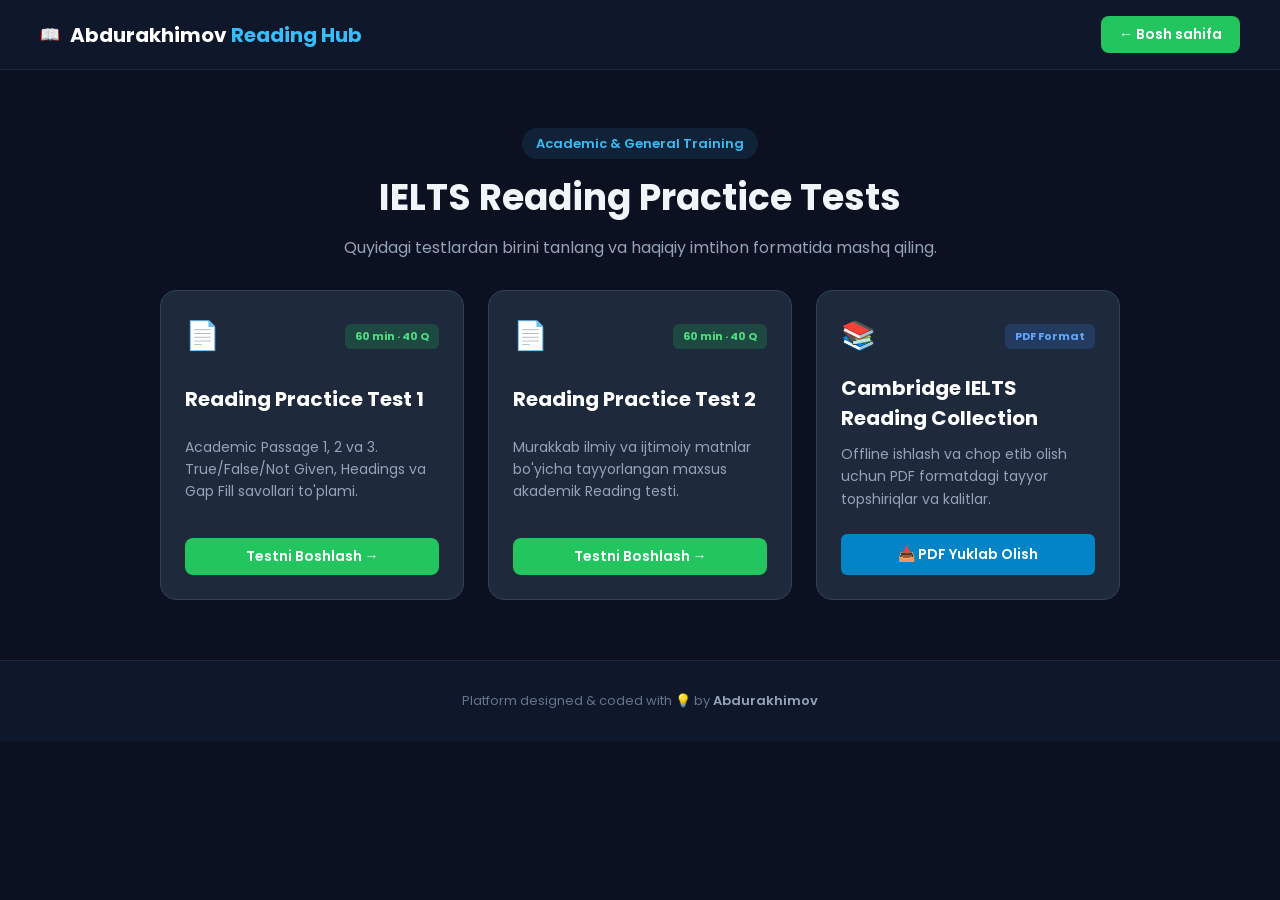
==== commit fa7434b0: "Add files via upload" ====
--- a/reading.html
+++ b/reading.html
@@ -1,2350 +1,75 @@
 <!DOCTYPE html>
-<html lang="en">
+<html lang="uz">
 <head>
     <meta charset="UTF-8">
     <meta name="viewport" content="width=device-width, initial-scale=1.0">
-    <title>IELTS Full Reading Practice</title>
-    <style>
-        * {
-            margin: 0;
-            padding: 0;
-            box-sizing: border-box;
-        }
-
-        body {
-            font-family: Arial, sans-serif;
-            background-color: #ffffff;
-            line-height: 1.4;
-            font-size: 16px;
-        }
-
-
-
-        .header {
-            background-color: #ffffff;
-            padding: 12px 20px;
-            border-bottom: 1px solid #e0e0e0;
-            display: flex;
-            justify-content: space-between;
-            align-items: center;
-            position: fixed;
-            top: 0;
-            left: 0;
-            right: 0;
-            z-index: 100;
-            height: 60px;
-        }
-
-        .ielts-logo {
-            display: none;
-        }
-
-        .test-info {
-            display: flex;
-            align-items: center;
-            gap: 30px;
-            font-size: 14px;
-            color: #333;
-        }
-
-        .audio-indicator {
-            display: flex;
-            align-items: center;
-            gap: 8px;
-            font-size: 16px;
-        }
-
-        .audio-icon {
-            width: 16px;
-            height: 16px;
-            background: url('data:image/svg+xml,<svg xmlns="http://www.w3.org/2000/svg" viewBox="0 0 24 24" fill="none" stroke="currentColor" stroke-width="2"><polygon points="11 5 6 9 2 9 2 15 6 15 11 19 11 5"></polygon></svg>') no-repeat center;
-        }
-
-        .header-icons {
-            display: flex;
-            gap: 10px;
-            align-items: center;
-        }
-
-        .telegram-link {
-            color: #0088cc;
-            text-decoration: none;
-            font-weight: 600;
-            font-size: 16px;
-            display: flex;
-            align-items: center;
-            gap: 8px;
-        }
-
-        .telegram-link:hover {
-            text-decoration: underline;
-        }
-
-        .telegram-link::before {
-            content: '';
-            display: inline-block;
-            width: 20px;
-            height: 20px;
-            background-color: currentColor;
-            -webkit-mask-image: url('data:image/svg+xml,<svg xmlns="http://www.w3.org/2000/svg" viewBox="0 0 24 24"><path d="M9.78 18.65l.28-4.23l7.68-6.92c.34-.31-.07-.46-.52-.19L7.74 13.3L3.64 12c-.88-.25-.89-1.37.2-1.64l16.56-6.4c.75-.29 1.4.22 1.2.94l-2.67 12.61c-.22.95-1.13 1.18-1.78.73l-4.5-3.32l-2.23 2.15c-.47.44-1.29.21-1.48-.37z"/></svg>');
-            mask-image: url('data:image/svg+xml,<svg xmlns="http://www.w3.org/2000/svg" viewBox="0 0 24 24"><path d="M9.78 18.65l.28-4.23l7.68-6.92c.34-.31-.07-.46-.52-.19L7.74 13.3L3.64 12c-.88-.25-.89-1.37.2-1.64l16.56-6.4c.75-.29 1.4.22 1.2.94l-2.67 12.61c-.22.95-1.13 1.18-1.78.73l-4.5-3.32l-2.23 2.15c-.47.44-1.29.21-1.48-.37z"/></svg>');
-            background-size: contain;
-            background-repeat: no-repeat;
-        }
-
-        #volume-slider {
-            -webkit-appearance: none;
-            width: 80px;
-            height: 4px;
-            background: #ddd;
-            outline: none;
-            border-radius: 2px;
-            cursor: pointer;
-        }
-
-        #volume-slider::-webkit-slider-thumb {
-            -webkit-appearance: none;
-            appearance: none;
-            width: 14px;
-            height: 14px;
-            border-radius: 50%;
-            background: #333;
-            cursor: pointer;
-        }
-
-        #volume-slider::-moz-range-thumb {
-            width: 14px;
-            height: 14px;
-            border-radius: 50%;
-            background: #333;
-            cursor: pointer;
-            border: none;
-        }
-
-        .icon {
-            width: 20px;
-            height: 20px;
-            cursor: pointer;
-            opacity: 0.7;
-            color: #333;
-            display: flex;
-            align-items: center;
-            justify-content: center;
-        }
-        
-        .icon:hover {
-            opacity: 1;
-        }
-        
-        #play-pause-btn {
-            background: none;
-            border: none;
-            padding: 0;
-        }
-
-        .main-container {
-            margin-top: 60px;
-            display: flex;
-            flex-direction: column;
-            background: #ffffff;
-            height: calc(100vh - 60px); /* Full height minus header */
-        }
-
-        .panels-container {
-            display: flex;
-            flex: 1;
-            overflow: hidden;
-        }
-
-        .passage-panel {
-            flex: 1;
-            padding: 20px 20px 100px;
-            overflow-y: auto;
-            min-width: 200px; /* Minimum width */
-        }
-
-        /* Passage Content */
-        .text-center {
-            text-align: center;
-        }
-        .reading-passage h4 {
-            font-size: 20px;
-            font-weight: bold;
-            margin-bottom: 15px;
-            text-align: center;
-        }
-       
-        .reading-passage p {
-            margin-bottom: 1.2em;
-        }
-
-        .question ul li label {
-            display: block;
-            margin-top: 8px;
-            cursor: pointer;
-        }
-
-        .questions-panel {
-            flex: 1;
-            padding: 20px 20px 100px;
-            overflow-y: auto;
-            min-width: 200px; /* Minimum width */
-            border-left: 1px solid #e0e0e0;
-        }
-
-        .resizer {
-            width: 10px;
-            cursor: col-resize;
-            background-color: #f0f0f0;
-            background-image: url('data:image/svg+xml;charset=UTF-8,<svg xmlns="http://www.w3.org/2000/svg" width="10" height="30" viewBox="0 0 10 30"><path d="M4 11h2v2H4zM4 15h2v2H4zM4 19h2v2H4z" fill="%23888"/></svg>');
-            background-repeat: no-repeat;
-            background-position: center;
-            flex-shrink: 0;
-            flex-grow: 0;
-        }
-
-        /* Left Panel */
-        .left-panel {
-            width: 100%;
-            padding: 20px;
-        }
-
-        /* Right Panel */
-        .right-panel {
-            display: none;
-            width: 50%;
-            padding: 20px;
-            position: relative;
-        }
-
-        .help-button {
-            background: #4a90e2;
-            color: white;
-            border: none;
-            padding: 6px 12px;
-            border-radius: 4px;
-            font-size: 14px;
-            cursor: pointer;
-            display: inline-flex;
-            align-items: center;
-            gap: 5px;
-            margin-bottom: 20px;
-        }
-
-        .help-button:hover {
-            background: #357abd;
-        }
-
-        .section-title {
-            font-weight: bold;
-            margin-bottom: 15px;
-            font-size: 18px;
-        }
-
-        .people-section {
-            margin-bottom: 30px;
-        }
-
-        .people-table {
-            width: 100%;
-            border-collapse: collapse;
-            border: 1px solid #ccc;
-        }
-
-        .people-table th {
-            text-align: left;
-            padding: 10px;
-            font-weight: bold;
-            border: 1px solid #ddd;
-        }
-
-        .people-table td {
-            padding: 8px 10px;
-            border: 1px solid #ddd;
-        }
-
-        .person-name {
-            font-size: 16px;
-        }
-
-        .question-number {
-            background: white;
-            border: 1px solid #4a90e2;
-            padding: 4px 8px;
-            border-radius: 3px;
-            font-weight: bold;
-            font-size: 14px;
-            color: #4a90e2;
-            min-width: 30px;
-            text-align: center;
-        }
-
-        .assigned-responsibility {
-            background: #f0f0f0;
-            padding: 4px 8px;
-            border-radius: 3px;
-            font-size: 14px;
-            border: 1px solid #ddd;
-        }
-
-        .responsibilities-section {
-            margin-bottom: 30px;
-        }
-
-        .responsibility-grid {
-            display: grid;
-            grid-template-columns: repeat(3, 1fr);
-            gap: 8px;
-            margin-bottom: 20px;
-        }
-
-        .responsibility-item {
-            background: #f8f9fa;
-            border: 1px solid #ddd;
-            padding: 8px 12px;
-            border-radius: 4px;
-            cursor: move;
-            font-size: 16px;
-            text-align: center;
-            transition: all 0.2s;
-        }
-
-        .responsibility-item:hover {
-            background: #e9ecef;
-            transform: translateY(-1px);
-        }
-
-        .responsibility-item.dragging {
-            opacity: 0.5;
-        }
-
-        .questions-section {
-            margin-bottom: 20px;
-        }
-
-        .question-title {
-            font-weight: bold;
-            margin-bottom: 10px;
-            font-size: 16px;
-        }
-
-        .instruction {
-            margin-bottom: 20px;
-            font-size: 16px;
-            color: #666;
-        }
-
-        /* Map Styles */
-        .map-container {
-            position: relative;
-            margin: 20px 0;
-            display: flex;
-            justify-content: center;
-        }
-
-        .map-svg {
-            border: 2px solid #333;
-            background: white;
-        }
-
-        .map-room {
-            fill: #f9f9f9;
-            stroke: #333;
-            stroke-width: 1;
-        }
-
-        .map-text {
-            font-family: Arial, sans-serif;
-            font-size: 13px;
-            text-anchor: middle;
-            fill: #333;
-        }
-
-        .map-number {
-            font-family: Arial, sans-serif;
-            font-size: 16px;
-            font-weight: bold;
-            text-anchor: middle;
-            fill: #333;
-        }
-
-        .room-labels {
-            display: grid;
-            grid-template-columns: repeat(3, 1fr);
-            gap: 10px;
-            margin: 20px 0;
-        }
-
-        .room-label {
-            background: #f8f9fa;
-            border: 1px solid #ddd;
-            padding: 8px 12px;
-            border-radius: 4px;
-            cursor: move;
-            font-size: 16px;
-            text-align: center;
-            transition: all 0.2s;
-        }
-
-        .room-label:hover {
-            background: #e9ecef;
-            transform: translateY(-1px);
-        }
-
-        .room-label.dragging {
-            opacity: 0.5;
-        }
-
-        /* Navigation Arrows */
-        .nav-arrows {
-            position: fixed;
-            bottom: 100px;
-            right: 20px;
-            display: flex;
-            gap: 5px;
-            z-index: 101;
-        }
-
-        .nav-arrow {
-            width: 50px;
-            height: 50px;
-            background: #333;
-            color: white;
-            border: none;
-            cursor: pointer;
-            display: flex;
-            align-items: center;
-            justify-content: center;
-            font-size: 22px;
-            font-weight: bold;
-        }
-
-        .nav-arrow:hover {
-            background: #555;
-        }
-
-        .nav-arrow:disabled {
-            background: #ccc;
-            cursor: not-allowed;
-        }
-
-        /* Bottom Navigation - Exact Match */
-        .nav-row {
-            position: fixed;
-            bottom: 0;
-            left: 0;
-            right: 0;
-            background: #ffffff;
-
-            padding: 0;
-            display: flex;
-            align-items: center;
-            height: 80px;
-            z-index: 100;
-            overflow-x: auto;
-            overflow-y: hidden;
-            -webkit-overflow-scrolling: touch;
-            scrollbar-width: thin;
-        }
-
-        .nav-row::-webkit-scrollbar {
-            height: 4px;
-        }
-
-        .nav-row::-webkit-scrollbar-thumb {
-            background: #ccc;
-            border-radius: 2px;
-        }
-
-        .footer__questionWrapper___1tZ46 {
-            display: flex;
-            align-items: center;
-            margin-right: 20px;
-            flex-shrink: 0;
-        }
-
-
-        .footer__questionNo___3WNct {
-            background: none;
-            border: none;
-            padding: 10px 15px;
-            font-size: 16px;
-            font-weight: 600;
-            color: #333;
-            cursor: pointer;
-            display: flex;
-            align-items: center;
-            gap: 5px;
-            transition: background-color 0.2s;
-            flex-shrink: 0;
-            white-space: nowrap;
-        }
-
-        .footer__questionNo___3WNct:hover {
-            background-color: #f8f9fa;
-        }
-
-        .section-prefix {
-            font-size: 16px;
-        }
-
-        .sectionNr {
-            font-size: 16px;
-            font-weight: bold;
-        }
-
-        .attemptedCount {
-            font-size: 14px;
-            color: #666;
-            margin-left: 5px;
-            font-weight: 400; /* Normal weight */
-        }
-
-        @media (max-width: 768px) {
-            .attemptedCount {
-                display: none;
-            }
-        }
-
-        .footer__questionWrapper___1tZ46.selected .attemptedCount {
-            display: none;
-        }
-
-        .footer__subquestionWrapper___9GgoP {
-            display: none;
-            gap: 2px;
-            margin-left: 10px;
-            flex-shrink: 0;
-        }
-
-        .footer__questionWrapper___1tZ46.selected .footer__subquestionWrapper___9GgoP {
-            display: flex;
-        }
-
-        .subQuestion {
-            width: 32px;
-            height: 32px;
-            border: 1px solid #ccc;
-            background: white;
-            color: #333;
-            font-size: 14px;
-            font-weight: 500;
-            cursor: pointer;
-            display: flex;
-            align-items: center;
-            justify-content: center;
-            transition: all 0.2s;
-            border-radius: 2px;
-            flex-shrink: 0;
-        }
-
-        .subQuestion.answered {
-            background-color: #e9ecef;
-            border-color: #ddd;
-        }
-        .subQuestion.correct {
-            background-color: #28a745;
-            color: white;
-            border-color: #28a745;
-        }
-        .subQuestion.incorrect {
-            background-color: #dc3545;
-            color: white;
-            border-color: #dc3545;
-        }
-
-        .subQuestion:hover {
-            background-color: #f0f0f0;
-            border-color: #999;
-        }
-
-        .subQuestion.active {
-            background-color: #4a90e2;
-            color: white;
-            border-color: #4a90e2;
-        }
-
-        .subQuestion.completed {
-            background-color: #28a745;
-            color: white;
-            border-color: #28a745;
-        }
-
-        .sr-only {
-            position: absolute;
-            width: 1px;
-            height: 1px;
-            padding: 0;
-            margin: -1px;
-            overflow: hidden;
-            clip: rect(0, 0, 0, 0);
-            white-space: nowrap;
-            border: 0;
-        }
-
-        .footer__deliverButton___3FM07 {
-            margin-left: auto;
-            margin-right: 20px;
-            background-color: #f0f0f0;
-            color: #333;
-            border: 1px solid #ccc;
-            padding: 12px 20px;
-            border-radius: 4px;
-            font-size: 16px;
-            font-weight: 600;
-            cursor: pointer;
-            display: flex;
-            align-items: center;
-            gap: 8px;
-            transition: background-color 0.2s, border-color 0.2s;
-            min-width: 170px;
-            justify-content: center;
-            flex-shrink: 0;
-        }
-
-        .footer__deliverButton___3FM07:hover {
-            background-color: #e0e0e0;
-            border-color: #bbb;
-        }
-
-        .footer__deliverButton___3FM07:disabled {
-            background: #e9ecef;
-            color: #6c757d;
-            cursor: not-allowed;
-            border-color: #ddd;
-        }
-
-        .fa-check::before {
-            content: "✓";
-        }
-
-        .hidden {
-            display: none !important;
-        }
-
-        /* Context Menu */
-        .context-menu {
-            position: absolute;
-            background: white;
-            border: 1px solid #ccc;
-            border-radius: 6px;
-            box-shadow: 0 4px 12px rgba(0,0,0,0.15);
-            z-index: 1000;
-            display: none;
-            min-width: 140px;
-        }
-
-        .context-menu-item {
-            padding: 12px 16px;
-            cursor: pointer;
-            font-size: 16px;
-            border-bottom: 1px solid #f0f0f0;
-            transition: background-color 0.2s;
-            display: flex;
-            align-items: center;
-            gap: 8px;
-        }
-
-        .context-menu-item:hover {
-            background-color: #f8f9fa;
-        }
-
-        .context-menu-item:last-child {
-            border-bottom: none;
-        }
-
-        .highlight {
-            background-color: #ffff00;
-        }
-
-        .comment-highlight {
-            background-color: #90EE90;
-            position: relative;
-            cursor: help;
-        }
-
-        .comment-tooltip {
-            position: absolute;
-            bottom: 100%;
-            left: 50%;
-            transform: translateX(-50%);
-            background: #333;
-            color: white;
-            padding: 8px 12px;
-            border-radius: 4px;
-            font-size: 14px;
-            white-space: nowrap;
-            z-index: 1000;
-            opacity: 0;
-            pointer-events: none;
-            transition: opacity 0.3s;
-        }
-
-        .comment-highlight:hover .comment-tooltip {
-            opacity: 1;
-        }
-
-        .question {
-            margin-bottom: 40px;
-        }
-        .question p {
-            margin-bottom: 10px;
-        }
-        .question ul, .question .people-table {
-            margin-top: 0;
-        }
-        .question-prompt {
-            margin-bottom: 20px;
-        }
-        .question ul {
-            list-style: none;
-            padding-left: 0;
-        }
-        .question ul li {
-            margin-bottom: 5px;
-        }
-        .answer-input {
-            border: 1px solid #888;
-            border-radius: 4px;
-            background-color: #fff;
-            padding: 2px 5px;
-            font-size: 16px;
-            text-align: center;
-            margin-right: 4px;
-            margin-left: 4px;
-            transition: border-color 0.3s, box-shadow 0.3s;
-            height: 28px; /* Standard height */
-            width: 150px; /* Standard width */
-        }
-        .answer-input.active-input {
-            border-color: #4a90e2;
-            box-shadow: 0 0 3px 1px rgba(74, 144, 226, 0.5);
-        }
-        .answer-input::placeholder {
-            color: #999;
-            font-weight: bold;
-            text-align: center;
-        }
-        .answer-input.correct {
-            border-color: #28a745;
-            background-color: #e9f7ef;
-        }
-        .answer-input.incorrect {
-            border-color: #dc3545;
-            background-color: #f8d7da;
-            color: #721c24;
-        }
-        .answer-input {
-    z-index: 10;
-    position: relative;
-    pointer-events: auto;
-}
-        .drag-drop-container {
-            display: flex;
-            gap: 30px;
-            margin-top: 20px;
-            align-items: flex-start;
-        }
-        .recommendations-box {
-            display: flex;
-            flex-direction: column;
-            gap: 8px;
-            padding: 10px;
-            border: 1px solid #ccc;
-            border-radius: 5px;
-            background-color: #f9f9f9;
-            min-height: 200px;
-        }
-        .drag-item {
-            background: white;
-            border: 1px solid #ddd;
-            padding: 8px 12px;
-            border-radius: 4px;
-            cursor: move;
-            font-size: 16px;
-            transition: all 0.2s;
-            user-select: none;
-        }
-        .drag-item:hover {
-            background: #e9ecef;
-        }
-        .drag-item.dragging {
-            opacity: 0.5;
-        }
-        .drag-item.selected {
-            border-color: #4a90e2;
-            box-shadow: 0 0 0 2px rgba(74, 144, 226, 0.5);
-        }
-        .drop-zone {
-            border: 2px dashed #aaa;
-            border-radius: 4px;
-            width: 50%;
-            margin-top: 19px;
-            margin-bottom: 5px;
-            transition: background-color 0.2s, border-color 0.2s;
-            padding: 0.5px;
-            display: flex;
-            align-items: center;
-            justify-content: center;
-            position: relative;
-        }
-        .drop-zone.drag-over {
-            background-color: #e6f4ff;
-            border-color: #4a90e2;
-        }
-        .drop-zone.correct {
-            background-color: #e9f7ef;
-            border-color: #28a745;
-            border-style: solid;
-        }
-        .drop-zone.incorrect {
-            background-color: #f8d7da;
-            border-color: #dc3545;
-            border-style: solid;
-        }
-        .drop-zone.disabled {
-            pointer-events: none;
-        }
-        .drop-zone .drag-item {
-            width: 100%;
-            height: 100%;
-            display: flex;
-            align-items: center;
-            justify-content: center;
-            font-size: 15px;
-            padding: 2px;
-        }
-        .drag-options-container {
-            margin-top: 10px;
-        }
-        .drag-options-container .drag-item {
-            display: block;
-            width: fit-content;
-            font-size: 15px;
-            padding: 0.5px 10px;
-            margin-bottom: 5px;
-        }
-        .drag-options-container .drag-item:last-child {
-            margin-bottom: 0;
-        }
-        .q-number {
-            color: #888;
-            font-size: 14px;
-            font-weight: bold;
-        }
-        .questions-container {
-            width: 100%;
-        }
-        audio {
-            width: 100%;
-            margin-bottom: 20px;
-        }
-        .part-header {
-            background-color: #f1f2ec;
-            padding: 15px 20px;
-            border: 1px solid #e0e0e0;
-            text-align: left;
-            margin: 10px 20px;
-            border-radius: 5px;
-        }
-        .part-header p {
-            margin: 0;
-        }
-        .part-header p:first-child {
-            margin-bottom: 5px;
-        }
-
-        .question li.correct {
-            color: #155724;
-            font-weight: bold;
-        }
-        .question li.incorrect {
-            color: #721c24;
-        }
-        .question li.correct::before {
-            content: '✔ ';
-            color: #28a745;
-        }
-        .question li.incorrect::before {
-            content: '✖ ';
-            color: #dc3545;
-        }
-
-        .example-box {
-            border: 1px solid #ddd;
-            background-color: #f9f9f9;
-            padding: 15px;
-            border-radius: 5px;
-            margin: 20px 0;
-        }
-
-        .timer-container {
-            display: flex;
-            position: relative;
-            cursor: default;
-            color: #333;
-            font-size: 16px;
-            font-weight: 500;
-            align-items: center;
-        }
-        .timer-container .timer-tooltip {
-            display: none;
-        }
-
-        .timer-controls {
-            display: flex;
-            align-items: center;
-            gap: 8px;
-            margin-left: 15px;
-        }
-
-        .timer-controls button {
-            background: #f0f0f0;
-            border: 1px solid #ccc;
-            border-radius: 50%;
-            padding: 0;
-            cursor: pointer;
-            width: 32px;
-            height: 32px;
-            display: flex;
-            align-items: center;
-            justify-content: center;
-            transition: background-color 0.2s;
-        }
-        .timer-controls button:hover {
-            background: #e0e0e0;
-        }
-
-        .timer-controls button svg {
-            width: 20px;
-            height: 20px;
-            fill: #333;
-        }
-
-        .audio-modal-overlay {
-            position: fixed;
-            top: 0;
-            left: 0;
-            width: 100%;
-            height: 100%;
-            background-color: rgba(40, 40, 40, 0.9);
-            z-index: 2000;
-            display: flex;
-            justify-content: center;
-            align-items: center;
-            color: white;
-            text-align: center;
-        }
-        .audio-modal-content {
-            display: flex;
-            flex-direction: column;
-            align-items: center;
-            gap: 20px;
-            max-width: 500px;
-            padding: 20px;
-        }
-        .audio-modal-content p {
-            font-size: 16px;
-            line-height: 1.5;
-            color: #eee;
-        }
-        .audio-modal-icon {
-            margin-bottom: 20px;
-        }
-        .modal-play-btn {
-            background-color: #000;
-            color: white;
-            border: 1px solid white;
-            padding: 12px 24px;
-            border-radius: 6px;
-            font-size: 18px;
-            font-weight: 600;
-            cursor: pointer;
-            display: flex;
-            align-items: center;
-            gap: 8px;
-            transition: background-color 0.2s;
-        }
-        .modal-play-btn:hover {
-            background-color: #333;
-        }
-        #goto-widget {
-            display: flex;
-            align-items: center;
-            gap: 5px;
-        }
-        #goto-input {
-            width: 80px;
-            padding: 4px 8px;
-            border: 1px solid #ccc;
-            border-radius: 4px;
-        }
-        #goto-btn {
-            padding: 4px 10px;
-            border: 1px solid #ccc;
-            background-color: #f0f0f0;
-            border-radius: 4px;
-            cursor: pointer;
-        }
-
-        /* Styles for TRUE/FALSE/NOT GIVEN questions */
-        .tf-question {
-            margin-bottom: 25px;
-            padding: 10px 0px;
-            border-radius: 4px;
-            transition: border-color 0.3s, background-color 0.3s;
-        }
-        .tf-question-line {
-            display: flex;
-            align-items: flex-start;
-            margin-bottom: 15px;
-            padding: 5px 0px;
-            border-radius: 4px;
-        }
-        .tf-question-number, .question-number-box {
-            border: 2px solid #ccc;
-            padding: 2px 8px;
-            margin-right: 10px;
-            border-radius: 3px;
-            font-weight: bold;
-            transition: border-color 0.3s;
-            display: inline-block;
-        }
-        .tf-question-text {
-            padding-top: 3px;
-        }
-        .tf-options {
-            padding-left: 5px;
-        }
-        .tf-option {
-            display: block;
-            margin-bottom: 12px;
-            cursor: pointer;
-            display: flex;
-            align-items: center;
-        }
-        .tf-option input[type="radio"] {
-            margin-right: 10px;
-            transform: scale(1.2);
-        }
-        .tf-question.correct .tf-question-line {
-            background-color: #e9f7ef;
-        }
-        .tf-question.incorrect .tf-question-line {
-            background-color: #f8d7da;
-        }
-        .matching-question-container {
-            display: flex;
-            gap: 20px;
-            margin-top: 15px;
-        }
-        .matching-options-bank {
-            flex: 1;
-            display: flex;
-            flex-direction: column;
-            gap: 8px;
-        }
-        .matching-questions {
-            flex: 1.5;
-            display: flex;
-            flex-direction: column;
-            gap: 15px;
-        }
-        .matching-question-item {
-            display: flex;
-            align-items: center;
-            gap: 15px;
-
-            border: 2px solid transparent;
-            border-radius: 4px;
-            transition: border-color 0.3s;
-        }
-        .matching-question-item > span {
-            flex: 1;
-        }
-        .matching-question-item.correct {
-            background-color: #e9f7ef;
-            border-color: #28a745 !important;
-        }
-        .matching-question-item.incorrect {
-            background-color: #f8d7da;
-            border-color: #dc3545 !important;
-        }
-        .matching-question-item .drop-zone {
-            width: 200px;
-            flex-shrink: 0;
-            margin: 0;
-            display: flex;
-            align-items: center;
-            justify-content: center;
-            font-weight: bold;
-            color: #aaa;
-        }
-        .matching-options-bank .drag-item {
-            font-size: 15px;
-            text-align: center;
-            border: 1px solid #ccc;
-            background: #f9f9f9;
-        }
-
-        .questions-panel {
-            flex: 1;
-            padding: 20px 20px 100px;
-            overflow-y: auto;
-            min-width: 200px; /* Minimum width */
-            border-left: 1px solid #e0e0e0;
-        }
-        .matching-question-item.incorrect {
-            background-color: #f8d7da;
-            border-color: #dc3545 !important;
-        }
-        .summary-completion-container {
-            margin-top: 20px;
-        }
-        .summary-text p {
-            line-height: 2.5;
-            font-size: 16px;
-        }
-        .summary-drop-zone {
-            display: inline-flex;
-            align-items: center;
-            justify-content: center;
-            vertical-align: middle;
-            max-width:200px;
-            height: 25px;
-            border: 2px dashed #999;
-            border-radius: 4px;
-            margin: 0 5px;
-            padding: 0 5px;
-            transition: border-color 0.3s, box-shadow 0.3s, background-color 0.3s;
-            color: #aaa;
-            font-weight: bold;
-        }
-        .summary-drop-zone.filled {
-            border-color: #4a90e2;
-        }
-        .summary-drop-zone.active-input {
-             border-color: #4a90e2;
-             box-shadow: none;
-        }
-        .summary-drop-zone .drag-item {
-            font-size: 15px;
-            font-weight: bold;
-            background-color: transparent;
-            border: none;
-            padding: 0;
-            text-align: center;
-            width: 100%;
-            height: 100%;
-            display: flex;
-            align-items: center;
-            justify-content: center;
-        }
-        .summary-options-bank {
-            display: flex;
-            flex-wrap: wrap;
-            gap: 10px;
-            margin-top: 20px;
-            padding: 10px;
-            border: 1px solid #ddd;
-            border-radius: 5px;
-        }
-        .summary-options-bank .drag-item {
-            flex-grow: 1;
-            min-width: 100px;
-            text-align: center;
-        }
-        .multi-choice-question {
-            margin-bottom: 20px;
-            padding: 10px;
-            border-radius: 4px;
-            border: 3px solid transparent;
-            transition: border-color 0.3s, background-color 0.3s;
-        }
-        .multi-choice-option {
-            margin-bottom: 10px;
-            padding: 8px;
-            border-radius: 4px;
-            transition: background-color 0.3s;
-        }
-        .multi-choice-option label {
-            display: flex;
-            align-items: center;
-            cursor: pointer;
-            font-size: 16px;
-        }
-        .multi-choice-option input[type="checkbox"],
-        .multi-choice-option input[type="radio"] {
-            margin-right: 12px;
-            transform: scale(1.3);
-            accent-color: #4a90e2;
-        }
-        .multi-choice-option.correct {
-            background-color: #e9f7ef;
-        }
-        .multi-choice-option.incorrect {
-            background-color: #f8d7da;
-        }
-        .matching-question-item.incorrect {
-            background-color: #f8d7da;
-            border-color: #dc3545 !important;
-        }
-        .matching-question-item .drop-zone.filled {
-            border-color: #4a90e2;
-        }
-        .matching-question-item .drop-zone {
-            width: 200px;
-            height: 40px;
-        }
-        .paragraph-matching-question {
-            align-items: center;
-            justify-content: space-between;
-            gap: 15px;
-            margin-bottom: 12px;
-        }
-        .paragraph-matching-question .answer-input {
-            width: 80px;
-            flex-shrink: 0;
-        }
-
-        .matching-form-container {
-            margin-top: 20px;
-        }
-        .matching-form-row {
-            display: flex;
-            align-items: center;
-            margin-bottom: 12px;
-        }
-        .matching-form-label {
-            width: 180px;
-            flex-shrink: 0;
-        }
-
-        /* Results Modal */
-        .modal-overlay {
-            position: fixed;
-            top: 0;
-            left: 0;
-            width: 100%;
-            height: 100%;
-            background-color: rgba(0, 0, 0, 0.7);
-            z-index: 2000;
-            display: flex;
-            justify-content: center;
-            align-items: center;
-        }
-        .modal-overlay.hidden {
-            display: none;
-        }
-        .modal-content {
-            background: white;
-            padding: 25px;
-            border-radius: 8px;
-            width: 90%;
-            max-width: 600px;
-            max-height: 80vh;
-            display: flex;
-            flex-direction: column;
-            position: relative;
-        }
-        .modal-close-btn {
-            position: absolute;
-            top: 10px;
-            right: 15px;
-            background: none;
-            border: none;
-            font-size: 28px;
-            cursor: pointer;
-            color: #888;
-        }
-        .modal-content h2 {
-            text-align: center;
-            margin-bottom: 15px;
-            color: #333;
-        }
-        .results-summary {
-            display: flex;
-            justify-content: space-around;
-            margin-bottom: 20px;
-            font-size: 18px;
-            font-weight: bold;
-            text-align: center;
-            border-bottom: 1px solid #eee;
-            padding-bottom: 15px;
-        }
-        .results-details-container {
-            overflow-y: auto;
-            padding-right: 10px; /* For scrollbar */
-        }
-        .result-row {
-            display: grid;
-            grid-template-columns: 40px 1fr 1fr;
-            gap: 15px;
-            padding: 8px 5px;
-            border-bottom: 1px solid #f0f0f0;
-            font-size: 15px;
-        }
-        .result-row.incorrect {
-            background-color: #f8d7da;
-        }
-        .result-row .q-num {
-            font-weight: bold;
-        }
-        .result-row .user-ans {
-            color: #555;
-        }
-        .result-row .correct-ans {
-            color: #155724;
-            font-weight: 500;
-        }
-        .correct-answer-display {
-            font-weight: bold;
-            color: #28a745;
-            margin-left: 10px;
-            font-size: 14px;
-        }
-        .correct-answer-highlight, .tf-option.correct-answer-highlight, .multi-choice-option.correct-answer-highlight {
-            background-color: #d4edda !important;
-            border: 1px solid #c3e6cb !important;
-            border-radius: 4px;
-            padding: 4px;
-        }
-        .correct-answer-highlight {
-            background-color: #d4edda;
-            border: 1px solid #c3e6cb;
-            border-radius: 4px;
-        }
-        .centered-title {
-    text-align: center;
-    font-size: 50px;
-    font-weight: bold;
-    margin-bottom: 15px;
-}
-    </style>
+    <title>Reading Practice | Abdurakhimov IELTS Hub</title>
+    <!-- Google Fonts -->
+    <link href="https://fonts.googleapis.com/css2?family=Poppins:wght@300;400;500;600;700&display=swap" rel="stylesheet">
+    <link rel="stylesheet" href="style.css">
 </head>
 <body>
-    <div class="header">
-        <div class="timer-container">
-            <span class="timer-display">20:00</span>
-            <div class="timer-controls">
-                <button id="timer-toggle-btn" title="Pause/Resume Timer">
-                    <svg xmlns="http://www.w3.org/2000/svg" height="24px" viewBox="0 0 24 24" width="24px"><path d="M0 0h24v24H0V0z" fill="none"/><path d="M8 5v14l11-7L8 5z"/></svg>
-                </button>
-                <button id="timer-reset-btn" title="Reset Timer">
-                    <svg xmlns="http://www.w3.org/2000/svg" height="24px" viewBox="0 0 24 24" width="24px"><path d="M0 0h24v24H0V0z" fill="none"/><path d="M12 5V1L7 6l5 5V7c3.31 0 6 2.69 6 6s-2.69 6-6 6-6-2.69-6-6H4c0 4.42 3.58 8 8 8s8-3.58 8-8-3.58-8-8-8z"/></svg>
-                </button>
+
+    <!-- Navigatsiya paneli -->
+    <header class="navbar">
+        <div class="logo-area">
+            <span class="logo-icon">📖</span>
+            <h2>Abdurakhimov <span class="highlight">Reading Hub</span></h2>
+        </div>
+        <a href="index.html" class="btn-primary">← Bosh sahifa</a>
+    </header>
+
+    <!-- Hero Section -->
+    <section class="hero-section">
+        <div class="hero-content">
+            <span class="badge">Academic & General Training</span>
+            <h1>IELTS Reading Practice Tests</h1>
+            <p>Quyidagi testlardan birini tanlang va haqiqiy imtihon formatida mashq qiling.</p>
+        </div>
+    </section>
+
+    <!-- Reading Testlar Ro'yxati -->
+    <main class="dashboard-container" style="max-width: 1000px; margin: 0 auto 60px;">
+        
+        <!-- Test Card 1 -->
+        <div class="module-card">
+            <div class="card-header">
+                <span class="icon">📄</span>
+                <span class="badge-tag green">60 min · 40 Q</span>
             </div>
-        </div>
-        <a href="https://t.me/REALEXAMIELTS" target="_blank" class="telegram-link">
-            REAL EXAM IELTS
-        </a>
-    </div>
-
-    <div class="main-container" id="main-container">
-        <div id="passage-header-container">
-            <div id="part-header-1" class="part-header">
-                <p><strong>Part 1</strong></p>
-                <p>Read the text and answer <strong>Questions 1-13.</strong></p>
-            </div>
-        </div>
-        <div class="panels-container">
-            <div class="passage-panel" id="passage-panel">
-                <div id="passage-text-1" class="reading-passage">
-                    <h2 class="text-center">Tunnelling under the Thames</h2>
-                    <p><strong>A</strong> At the beginning of the 19th century, the port of London was the busiest in the world. Cargoes that had travelled thousands of miles and survived all the hazards of the sea were unloaded on the banks of the Thames, only for their owners to discover that the most frustrating portion of their journey lay ahead. Consignments intended for the southern parts of Britain had to be lifted onto horse carts, pulled through the docks and across London Bridge, built in the 12th century and as impractical as its early date implies. By 1820, London Bridge had become the centre of the world's largest traffic jam.</p>
-                    <p><strong>B</strong> It was an intolerable situation, and it was clear that if private enterprise could build another crossing closer to the docks, there would be good money to be made in tolls paid by users. Another bridge was out of the question, as this would deny sailing ships access to the city centre and ambitious men turned their thoughts to tunnelling beneath the Thames instead. This was not such an obvious idea as it might appear. Although increasing demand for coal had meant a great many tunnels had been dug in mines in Britain, working methods remained primitive. Tunnels were dug by men with simple tools, by candlelight. However, in 1807, a group of businessmen set themselves up as the Thames Archway Company. Their ambition was to tunnel below the Thames, but there was little to guide them as there had been no previous attempt to do this. Their chief engineer was Richard Trevithick, designer of the world's first high-pressure steam engine. His men made progress at the beginning, but then things began to go disastrously wrong, with muddy soil pouring into the tunnel. Eventually, the Thames Archway Company had had enough. Its funds were exhausted, Trevithick was sick from exposure to the river water, and its efforts had proved only that a passage under the river exceeded the limits of contemporary mining technology.</p>
-                    <p><strong>C</strong> At that time, the only machines used in mines were pumps. It took a man of genius to recognise that a different sort of machine was needed, a machine that could prevent the roof and walls of a tunnel from collapsing. This man was Marc Brunel, a Frenchman who had become one of the most prominent engineers in Britain. Not long after the failure of the Thames Archway Company, Brunel saw a rotten piece of wood lying on the riverbank. Examining the wood through a magnifying glass, he observed it was infested with something that looked like a worm. Brunel realised that as it tunnelled through the wood, it would push chewed wood into its mouth and digest it, then excrete a hard substance that lined the new tunnel. Brunel realised that the worm's digging technique could be adapted to produce a new way of tunnelling. His realisation led him to invent a device that has been used in one form or another in most major tunnels built since – the tunnelling shield. It consisted of a heavy iron frame that could be pushed forward a few inches at a time. The front of the frame was made up of a series of iron frames that could be folded back to allow miners to dig the ground ahead. Behind these frames was a wall consisting of a series of iron plates pressed against the tunnel face and supported on a set of horizontal wooden planks, that would prevent the face from collapsing. It was a complex and rather cumbersome machine and not easy to use, but it seemed that it would protect the miners from the worst of the river's water. Brunel's team carefully examined earth samples taken from beneath the riverbed, and subsequently decided to dig the tunnel close to the muddy river bottom, where he could expect to find clay. This would be a more solid and safe substance to dig through than the sand that was found deeper down.</p>
-                    <p><strong>D</strong> Brunel began work on his tunnel in 1825, but the problems of such an operation soon became apparent. Although the shield itself worked well, water began to drip into the tunnel. This was more of an annoyance than a danger while the pump was working, but this machine proved unreliable and sometimes failed altogether. When the pump broke down, work had to stop as the tunnel quickly flooded. There were occasions when the miners had to abandon their tools and flee for their lives. Even when Brunel's men were able to work, they had to run the constant risk of the pumps failing. They also complained of frequent headaches and dizziness, caused by the poor air quality. The air underground was dirty and stale, contaminated due to the lack of an adequate ventilation system. There were lighting problems too. Illuminating the tunnels by candlelight was a constant challenge. Lamps give off only a very weak glow, and there were a number of accidents because the miners could not see what they were doing. Lastly, a number of Brunel's miners walked off the job because they could not tolerate the excessive temperatures that developed in the cramped conditions underground.</p>
-                    <p><strong>E</strong> Despite all these setbacks, the tunnel finally emerged on the opposite river bank on August 12, 1841. Brunel's triumph, however, was only partial. The small payment per person made by the thousands of visitors who flocked to see the marvel hardly paid even a penny per foot of the tunnel's construction costs. Brunel had gone bankrupt long before the project was completed, and the government loan he had required to complete the project had to be paid back with interest. As a result, there was not enough funding to make it accessible to horse-drawn vehicles, as intended. Instead, the passageways were filled with souvenir sellers and entertainers. In the end, the tunnel was closed two years later, used at night, before it was finally closed entirely and fell into dereliction for decades.</p>
-                    <p><strong>F</strong> It was only when the underground railway came to London in the 1880s that the Thames Tunnel found and achieved a measure of real usefulness. It was bought in 1869 by the East London Railway, who found it to be in such excellent condition that it was immediately pressed into service as a route for passenger trains heading east. The tunnel became, and remains, part of the London Underground network.</p>
-                </div>
-            </div>
-            <div class="resizer" id="resizer"></div>
-            <div class="questions-panel" id="questions-panel">
-                <div id="questions-1" class="question-set">
-                    <div class="questions-container">
-                        <div class="question" data-q-start="1" data-q-end="8">
-                            <div class="question-prompt">
-                                <p><strong>Questions 1–8</strong></p>
-                                <p>In boxes 1–8 on your answer sheet, write:</p>
-                                <ul>
-                                    <li><strong>TRUE</strong> – if the statement agrees with the information given in Reading Passage 1</li>
-                                    <li><strong>FALSE</strong> – if the statement contradicts the information</li>
-                                    <li><strong>NOT GIVEN</strong> – if there is no information on this</li>
-                                </ul>
-                            </div>
-                            <div class="tf-question" data-q-start="1" data-q-end="1">
-                                <div class="tf-question-line"><span class="tf-question-number">1</span><span class="tf-question-text">In the early 19th century, the port of London was considered a safer destination than other ports.</span></div>
-                                <div class="tf-options"><label class="tf-option"><input type="radio" name="q1" value="TRUE"> TRUE</label><label class="tf-option"><input type="radio" name="q1" value="FALSE"> FALSE</label><label class="tf-option"><input type="radio" name="q1" value="NOT GIVEN"> NOT GIVEN</label></div>
-                            </div>
-                            <div class="tf-question" data-q-start="2" data-q-end="2">
-                                <div class="tf-question-line"><span class="tf-question-number">2</span><span class="tf-question-text">London Bridge provided quick access for cargo being sent to southern Britain.</span></div>
-                                <div class="tf-options"><label class="tf-option"><input type="radio" name="q2" value="TRUE"> TRUE</label><label class="tf-option"><input type="radio" name="q2" value="FALSE"> FALSE</label><label class="tf-option"><input type="radio" name="q2" value="NOT GIVEN"> NOT GIVEN</label></div>
-                            </div>
-                            <div class="tf-question" data-q-start="3" data-q-end="3">
-                                <div class="tf-question-line"><span class="tf-question-number">3</span><span class="tf-question-text">It was generally believed that a new river crossing would be profitable.</span></div>
-                                <div class="tf-options"><label class="tf-option"><input type="radio" name="q3" value="TRUE"> TRUE</label><label class="tf-option"><input type="radio" name="q3" value="FALSE"> FALSE</label><label class="tf-option"><input type="radio" name="q3" value="NOT GIVEN"> NOT GIVEN</label></div>
-                            </div>
-                            <div class="tf-question" data-q-start="4" data-q-end="4">
-                                <div class="tf-question-line"><span class="tf-question-number">4</span><span class="tf-question-text">Building a second bridge crossing was initially considered to be the best solution.</span></div>
-                                <div class="tf-options"><label class="tf-option"><input type="radio" name="q4" value="TRUE"> TRUE</label><label class="tf-option"><input type="radio" name="q4" value="FALSE"> FALSE</label><label class="tf-option"><input type="radio" name="q4" value="NOT GIVEN"> NOT GIVEN</label></div>
-                            </div>
-                            <div class="tf-question" data-q-start="5" data-q-end="5">
-                                <div class="tf-question-line"><span class="tf-question-number">5</span><span class="tf-question-text">It was believed that coal could be found under the River Thames.</span></div>
-                                <div class="tf-options"><label class="tf-option"><input type="radio" name="q5" value="TRUE"> TRUE</label><label class="tf-option"><input type="radio" name="q5" value="FALSE"> FALSE</label><label class="tf-option"><input type="radio" name="q5" value="NOT GIVEN"> NOT GIVEN</label></div>
-                            </div>
-                            <div class="tf-question" data-q-start="6" data-q-end="6">
-                                <div class="tf-question-line"><span class="tf-question-number">6</span><span class="tf-question-text">The Thames Archway Company was the first group to try tunnelling below the Thames.</span></div>
-                                <div class="tf-options"><label class="tf-option"><input type="radio" name="q6" value="TRUE"> TRUE</label><label class="tf-option"><input type="radio" name="q6" value="FALSE"> FALSE</label><label class="tf-option"><input type="radio" name="q6" value="NOT GIVEN"> NOT GIVEN</label></div>
-                            </div>
-                            <div class="tf-question" data-q-start="7" data-q-end="7">
-                                <div class="tf-question-line"><span class="tf-question-number">7</span><span class="tf-question-text">Some of Trevithick's men were injured during a mudslide at his tunnel.</span></div>
-                                <div class="tf-options"><label class="tf-option"><input type="radio" name="q7" value="TRUE"> TRUE</label><label class="tf-option"><input type="radio" name="q7" value="FALSE"> FALSE</label><label class="tf-option"><input type="radio" name="q7" value="NOT GIVEN"> NOT GIVEN</label></div>
-                            </div>
-                            <div class="tf-question" data-q-start="8" data-q-end="8">
-                                <div class="tf-question-line"><span class="tf-question-number">8</span><span class="tf-question-text">The Thames Archway Company ran out of money to finance the tunnel project.</span></div>
-                                <div class="tf-options"><label class="tf-option"><input type="radio" name="q8" value="TRUE"> TRUE</label><label class="tf-option"><input type="radio" name="q8" value="FALSE"> FALSE</label><label class="tf-option"><input type="radio" name="q8" value="NOT GIVEN"> NOT GIVEN</label></div>
-                            </div>
-                        </div>
-                        <div class="question" data-q-start="9" data-q-end="13">
-                            <div class="question-prompt">
-                                <p><strong>Questions 9–13</strong></p>
-                                <p>Complete the notes below. Choose <strong>ONE WORD ONLY</strong> from the passage for each answer.</p>
-                                <div style="text-align: center;"><strong>Marc Brunel's tunnel</strong></div>
-                                <p><strong>Preparing to build the tunnel</strong></p>
-                                <ul>
-                                    <li>Brunel noticed how a kind of <input type="text" class="answer-input" id="q9" placeholder="9"> made its tunnels in wood.</li>
-                                    <li>Brunel created a device called a tunnelling shield, to protect people working under the river.</li>
-                                    <li>Brunel planned to build a shallow tunnel so the earth would have a higher content of <input type="text" class="answer-input" id="q10" placeholder="10">.</li>
-                                </ul>
-                                <p><strong>Problems faced by miners</strong></p>
-                                <ul>
-                                    <li>There were frequent floods caused by mechanical breakdowns.</li>
-                                    <li>The miners suffered from <input type="text" class="answer-input" id="q11" placeholder="11"> because of pollution in the tunnels.</li>
-                                    <li>Lighting problems led to several <input type="text" class="answer-input" id="q12" placeholder="12">.</li>
-                                    <li>Some workers quit because of the high temperatures in the tunnel.</li>
-                                </ul>
-                                <p><strong>After the tunnel was finished</strong></p>
-                                <ul>
-                                    <li>The tunnel was finally completed in 1841.</li>
-                                    <li>Brunel did not have enough money to repay his debt to the <input type="text" class="answer-input" id="q13" placeholder="13">.</li>
-                                </ul>
-                            </div>
-                        </div>
-                    </div>
-                </div>
-            </div>
-        </div>
-    </div>
-
-    <!-- Navigation Arrows -->
-    <div class="nav-arrows">
-        <button class="nav-arrow" onclick="previousQuestion()" id="prevBtn">‹</button>
-        <button class="nav-arrow" onclick="nextQuestion()" id="nextBtn">›</button>
-    </div>
-
-    <!-- Bottom Navigation -->
-    <nav class="nav-row perScorableItem" aria-label="Questions">
-        <div class="footer__questionWrapper___1tZ46 selected multiple" role="tablist">
-            <button role="tab" class="footer__questionNo___3WNct" onclick="switchToPart(1)">
-                <span>
-                    <span aria-hidden="true" class="section-prefix">Part </span>
-                    <span class="sectionNr" aria-hidden="true">1</span>
-                    <span class="attemptedCount" aria-hidden="true">0 of 13</span>
-                </span>
-            </button>
-            <div class="footer__subquestionWrapper___9GgoP">
-                <button class="subQuestion scorable-item" onclick="goToQuestion(1)"><span class="sr-only">Question 1</span><span aria-hidden="true">1</span></button>
-                <button class="subQuestion scorable-item" onclick="goToQuestion(2)"><span class="sr-only">Question 2</span><span aria-hidden="true">2</span></button>
-                <button class="subQuestion scorable-item" onclick="goToQuestion(3)"><span class="sr-only">Question 3</span><span aria-hidden="true">3</span></button>
-                <button class="subQuestion scorable-item" onclick="goToQuestion(4)"><span class="sr-only">Question 4</span><span aria-hidden="true">4</span></button>
-                <button class="subQuestion scorable-item" onclick="goToQuestion(5)"><span class="sr-only">Question 5</span><span aria-hidden="true">5</span></button>
-                <button class="subQuestion scorable-item" onclick="goToQuestion(6)"><span class="sr-only">Question 6</span><span aria-hidden="true">6</span></button>
-                <button class="subQuestion scorable-item" onclick="goToQuestion(7)"><span class="sr-only">Question 7</span><span aria-hidden="true">7</span></button>
-                <button class="subQuestion scorable-item" onclick="goToQuestion(8)"><span class="sr-only">Question 8</span><span aria-hidden="true">8</span></button>
-                <button class="subQuestion scorable-item" onclick="goToQuestion(9)"><span class="sr-only">Question 9</span><span aria-hidden="true">9</span></button>
-                <button class="subQuestion scorable-item" onclick="goToQuestion(10)"><span class="sr-only">Question 10</span><span aria-hidden="true">10</span></button>
-                <button class="subQuestion scorable-item" onclick="goToQuestion(11)"><span class="sr-only">Question 11</span><span aria-hidden="true">11</span></button>
-                <button class="subQuestion scorable-item" onclick="goToQuestion(12)"><span class="sr-only">Question 12</span><span aria-hidden="true">12</span></button>
-                <button class="subQuestion scorable-item" onclick="goToQuestion(13)"><span class="sr-only">Question 13</span><span aria-hidden="true">13</span></button>
-            </div>
+            <h3>Reading Practice Test 1</h3>
+            <p>Academic Passage 1, 2 va 3. True/False/Not Given, Headings va Gap Fill savollari to'plami.</p>
+            <a href="files/reading_test1.html" class="btn-primary" style="text-align: center; display: block; text-decoration: none;">Testni Boshlash →</a>
         </div>
 
-        <button id="deliver-button" aria-label="Review your answers" class="footer__deliverButton___3FM07">
-            <i class="fa fa fa-check" aria-hidden="true"></i>
-            <span>Check Answers</span>
-        </button>
-    </nav>
+        <!-- Test Card 2 -->
+        <div class="module-card">
+            <div class="card-header">
+                <span class="icon">📄</span>
+                <span class="badge-tag green">60 min · 40 Q</span>
+            </div>
+            <h3>Reading Practice Test 2</h3>
+            <p>Murakkab ilmiy va ijtimoiy matnlar bo'yicha tayyorlangan maxsus akademik Reading testi.</p>
+            <a href="files/reading_test2.html" class="btn-primary" style="text-align: center; display: block; text-decoration: none;">Testni Boshlash →</a>
+        </div>
 
-    <!-- Context Menu -->
-    <div id="contextMenu" class="context-menu">
-        <div id="menu-highlight" class="context-menu-item" onclick="highlightText()">
-            Highlight
+        <!-- PDF Material Card -->
+        <div class="module-card">
+            <div class="card-header">
+                <span class="icon">📚</span>
+                <span class="badge-tag blue">PDF Format</span>
+            </div>
+            <h3>Cambridge IELTS Reading Collection</h3>
+            <p>Offline ishlash va chop etib olish uchun PDF formatdagi tayyor topshiriqlar va kalitlar.</p>
+            <a href="files/ielts_reading_band7.pdf" download class="btn-download">📥 PDF Yuklab Olish</a>
         </div>
-        <div id="menu-note" class="context-menu-item" onclick="addNote()">
-            Note
-        </div>
-        <div id="menu-clear" class="context-menu-item" onclick="clearHighlight()">
-            Clear
-        </div>
-        <div id="menu-clear-all" class="context-menu-item" onclick="clearAllHighlights()">
-            Clear All
-        </div>
-    </div>
 
-    <div id="results-modal" class="modal-overlay hidden">
-        <div class="modal-content">
-            <button class="modal-close-btn" onclick="closeResultsModal()">&times;</button>
-            <h2>Results</h2>
-            <div class="results-summary">
-                <p>Score: <span id="results-score"></span> / 13</p>
-            </div>
-            <div id="results-details" class="results-details-container">
-                <!-- Results for each question will be injected here -->
-            </div>
-        </div>
-    </div>
+    </main>
 
-    <script>
-    document.addEventListener('DOMContentLoaded', () => {
-        // --- STATE VARIABLES ---
-        let currentPassage = 1;
-        let currentQuestion = 1;
-        let selectedRange = null;
-        let timeInSeconds = 1200;
-        let timerInterval;
-        let draggedItem = null;
-        let activeQuestionElement = null;
-        let selectedDragItem = null;
+    <!-- Footer -->
+    <footer class="footer">
+        <p>Platform designed & coded with 💡 by <span>Abdurakhimov</span></p>
+    </footer>
 
-        // --- DOM ELEMENTS ---
-        const timerDisplay = document.querySelector('.timer-display');
-        const timerToggleButton = document.getElementById('timer-toggle-btn');
-        const timerResetButton = document.getElementById('timer-reset-btn');
-        const deliverButton = document.getElementById('deliver-button');
-        const resizer = document.getElementById('resizer');
-        const passagePanel = document.getElementById('passage-panel');
-        const questionsPanel = document.getElementById('questions-panel');
-        const contextMenu = document.getElementById('contextMenu');
-
-        // --- ICON SVGs ---
-        const playIcon = '<svg xmlns="http://www.w3.org/2000/svg" height="24px" viewBox="0 0 24 24" width="24px"><path d="M0 0h24v24H0V0z" fill="none"/><path d="M8 5v14l11-7L8 5z"/></svg>';
-        const pauseIcon = '<svg xmlns="http://www.w3.org/2000/svg" height="24px" viewBox="0 0 24 24" width="24px"><path d="M0 0h24v24H0V0z" fill="none"/><path d="M6 19h4V5H6v14zm8-14v14h4V5h-4z"/></svg>';
-
-        // --- ANSWERS ---
-        const correctAnswers = {
-            '1': 'NOT GIVEN', '2': 'FALSE', '3': 'TRUE', '4': 'FALSE', '5': 'NOT GIVEN', '6': 'TRUE', '7': 'NOT GIVEN', '8': 'TRUE',
-            '9': 'worm', '10': 'clay', '11': 'headaches', '12': 'accidents', '13': 'government'
-        };
-
-        const totalQuestions = 13;
-
-        // --- INITIALIZATION ---
-        function initialize() {
-            startTimer();
-            initializeDragAndDrop();
-            setupCheckboxLimits();
-            setupExampleHeading();
-            switchToPart(1); // Also calls goToQuestion(1) and updateNavigation
-            
-            document.body.addEventListener('input', updateAllIndicators);
-            document.body.addEventListener('change', updateAllIndicators);
-            deliverButton.addEventListener('click', checkAnswers);
-            timerToggleButton.addEventListener('click', toggleTimer);
-            timerResetButton.addEventListener('click', resetTimer);
-
-            // Add click listeners to question containers for navigation
-            document.querySelectorAll('[data-q-start]').forEach(el => {
-                el.addEventListener('click', (e) => {
-                    e.stopPropagation();
-                    const qNum = parseInt(el.dataset.qStart, 10);
-                    if (currentQuestion !== qNum) {
-                        goToQuestion(qNum);
-                    }
-                });
-            });
-
-            resizer.addEventListener('mousedown', initResize, false);
-            initializeContextMenu();
-        }
-
-        // --- CORE TEST LOGIC ---
-
-        function checkAnswers() {
-            // Disable all inputs to prevent changes
-            const allInputs = document.querySelectorAll('input, select, textarea');
-            allInputs.forEach(input => {
-                input.disabled = true;
-            });
-
-            // Disable submit button
-            deliverButton.disabled = true;
-            deliverButton.style.cursor = 'not-allowed';
-            
-            clearInterval(timerInterval);
-            let score = 0;
-            const resultsDetailsContainer = document.getElementById('results-details');
-            resultsDetailsContainer.innerHTML = '';
-
-            document.querySelectorAll('.correct, .incorrect, .correct-answer-highlight').forEach(el => {
-                el.classList.remove('correct', 'incorrect', 'correct-answer-highlight');
-            });
-            document.querySelectorAll('.correct-answer-display').forEach(el => el.remove());
-
-            for (let i = 1; i <= totalQuestions; i++) {
-                const questionKey = String(i);
-                const correctAnswer = correctAnswers[questionKey];
-                let userAnswer = '';
-                let isCorrect = false;
-                
-                let userAnswerDisplay = 'Not Answered';
-                const correctAnswerText = Array.isArray(correctAnswer) ? correctAnswer.join(' / ') : correctAnswer;
-
-                const textInput = document.getElementById(`q${i}`);
-                const radioGroup = document.querySelectorAll(`input[name="q${i}"][type="radio"]`);
-                
-                // Handle Text and Select Inputs
-                if (textInput && (textInput.tagName === 'INPUT' || textInput.tagName === 'SELECT')) {
-                    const element = textInput.closest('.matching-form-row') || textInput;
-                    userAnswer = textInput.value.trim();
-                    userAnswerDisplay = userAnswer || 'Not Answered';
-
-                    if (textInput.tagName === 'SELECT') {
-                        isCorrect = userAnswer === correctAnswer;
-                    } else {
-                        isCorrect = Array.isArray(correctAnswer) ?
-                            correctAnswer.some(ans => userAnswer.toLowerCase() === ans.toLowerCase()) :
-                            userAnswer.toLowerCase() === correctAnswer.toLowerCase();
-                    }
-                    
-                    if (isCorrect) {
-                        score++;
-                        element.classList.add('correct');
-                    } else {
-                        element.classList.add('incorrect');
-                        const correctAnswerSpan = document.createElement('span');
-                        correctAnswerSpan.className = 'correct-answer-display';
-                        correctAnswerSpan.innerHTML = `&nbsp;➜&nbsp;<span class="correct-answer-highlight">${correctAnswerText}</span>`;
-                        textInput.parentNode.insertBefore(correctAnswerSpan, textInput.nextSibling);
-                    }
-                }
-                // Handle Radio Button Inputs (T/F, MCQs)
-                else if (radioGroup.length > 0) {
-                    const questionContainer = radioGroup[0].closest('.tf-question') || radioGroup[0].closest('.multi-choice-question');
-                    const checkedRadio = document.querySelector(`input[name="q${i}"]:checked`);
-
-                    if (checkedRadio) {
-                        userAnswer = checkedRadio.value;
-                        userAnswerDisplay = userAnswer;
-                        isCorrect = userAnswer === correctAnswer;
-
-                        const userLabel = checkedRadio.closest('.tf-option, .multi-choice-option');
-                        if (userLabel) {
-                            userLabel.classList.add(isCorrect ? 'correct' : 'incorrect');
-                        }
-                    }
-
-                    if (isCorrect) {
-                        score++;
-                    } else {
-                        if (questionContainer){
-                            const correctOptionEl = questionContainer.querySelector(`input[value="${correctAnswerText}"]`);
-                            if (correctOptionEl) {
-                                const correctLabel = correctOptionEl.closest('.tf-option, .multi-choice-option');
-                                if (correctLabel) {
-                                    correctLabel.classList.add('correct-answer-highlight');
-                                }
-                            }
-                        }
-                    }
-                }
-                 
-                // For showing results in the modal
-                 const resultRow = `
-                    <div class="result-row ${isCorrect ? '' : 'incorrect'}">
-                        <span class="q-num">${i}</span>
-                        <span class="user-ans">${userAnswerDisplay}</span>
-                        <span class="correct-ans">${correctAnswerText}</span>
-                    </div>`;
-                resultsDetailsContainer.innerHTML += resultRow;
-                
-                // Update nav button color
-                const navButton = document.querySelector(`.subQuestion[onclick="goToQuestion(${i})"]`);
-                if (navButton) {
-                    navButton.classList.remove('answered', 'active');
-                    navButton.classList.add(isCorrect ? 'correct' : 'incorrect');
-                }
-            }
-
-            document.getElementById('results-score').textContent = score;
-            document.getElementById('results-modal').classList.remove('hidden');
-        }
-
-        function getUserAnswer(qNum) {
-            const textInput = document.getElementById(`q${qNum}`);
-            const radioInput = document.querySelector(`input[name="q${qNum}"]:checked`);
-            const dropZone = document.querySelector(`.drop-zone[data-q-start="${qNum}"]`);
-
-            if (textInput) { // Handles <input type="text"> and <select>
-                return { value: textInput.value, text: textInput.value || 'N/A' };
-            }
-            if (radioInput) {
-                return { value: radioInput.value, text: radioInput.value };
-            }
-            if (dropZone) {
-                const droppedItem = dropZone.querySelector('.drag-item');
-                return { 
-                    value: droppedItem ? droppedItem.dataset.value : null, 
-                    text: droppedItem ? droppedItem.textContent.trim() : 'N/A' 
-                };
-            }
-            return { value: null, text: 'N/A' };
-        }
-
-        function displayCorrectAnswer(qNum, correctAnswer) {
-            // Handle radio button questions by highlighting the correct label
-            const correctRadioInput = document.querySelector(`input[name="q${qNum}"][value="${correctAnswer}"]`);
-            if (correctRadioInput) {
-                const parentOption = correctRadioInput.closest('.tf-option, .multi-choice-option');
-                if (parentOption) {
-                    parentOption.classList.add('correct-answer-highlight');
-                    return;
-                }
-            }
-
-            // Handle text inputs, select dropdowns, and others by showing the answer next to them
-            const inputEl = document.getElementById(`q${qNum}`);
-            if (inputEl) {
-                const displaySpan = document.createElement('span');
-                displaySpan.className = 'correct-answer-display';
-                displaySpan.textContent = ` ✓ ${correctAnswer}`;
-                inputEl.insertAdjacentElement('afterend', displaySpan);
-                return; // Done
-            }
-            
-            // Fallback for questions identified by a container (e.g., some T/F/NG questions)
-            const element = findQuestionElement(qNum);
-            if (element) {
-                const displaySpan = document.createElement('span');
-                displaySpan.className = 'correct-answer-display';
-                displaySpan.textContent = ` ✓ ${correctAnswer}`;
-                const itemContainer = element.querySelector('.tf-question-text');
-                if (itemContainer) {
-                     itemContainer.appendChild(displaySpan);
-                } else {
-                     element.appendChild(displaySpan);
-                }
-            }
-        }
-        
-        function findQuestionElement(qNum) {
-             return document.querySelector(`[data-q-start="${qNum}"]`);
-        }
-
-        function addResultToModal(qNum, userAnswer, correctAnswer, isCorrect) {
-            const resultsDetails = document.getElementById('results-details');
-            const row = document.createElement('div');
-            row.className = 'result-row';
-            if (!isCorrect) {
-                row.classList.add('incorrect');
-            }
-            row.innerHTML = `
-                <span class="q-num">${qNum}</span>
-                <span class="user-ans">${userAnswer}</span>
-                <span class="correct-ans">${correctAnswer}</span>
-            `;
-            resultsDetails.appendChild(row);
-        }
-
-        function showResultsModal() {
-            document.getElementById('results-modal').classList.remove('hidden');
-        }
-
-        window.closeResultsModal = function() {
-            document.getElementById('results-modal').classList.add('hidden');
-        }
-        
-        function disableInputs() {
-            deliverButton.innerHTML = `<span>Checked! View Results.</span>`;
-            deliverButton.removeEventListener('click', checkAnswers);
-            deliverButton.onclick = showResultsModal;
-
-            document.querySelectorAll('input, select').forEach(el => {
-                el.disabled = true;
-                 if (el.matches('input[type=radio], input[type=checkbox]')) {
-                     el.style.cursor = 'not-allowed';
-                     el.parentElement.style.cursor = 'not-allowed';
-                 }
-            });
-            document.querySelectorAll('.drag-item').forEach(el => {
-                el.setAttribute('draggable', 'false');
-                el.style.cursor = 'default';
-            });
-            document.querySelectorAll('.drop-zone').forEach(el => {
-                el.classList.add('disabled');
-            });
-        }
-
-        function checkValue(userValue, correctValue) {
-            if (userValue === null || userValue === undefined) return false;
-            const formattedUserValue = userValue.trim().toLowerCase();
-            if (Array.isArray(correctValue)) {
-                return correctValue.map(v => v.toLowerCase()).includes(formattedUserValue);
-            } else {
-                return formattedUserValue === String(correctValue).toLowerCase();
-            }
-        }
-
-        function markQuestion(qNum, isCorrect) {
-            const subQuestionBtn = document.querySelector(`.subQuestion[onclick="goToQuestion(${qNum})"]`);
-            subQuestionBtn?.classList.add(isCorrect ? 'correct' : 'incorrect');
-
-            const elementsToMark = [
-                document.querySelector(`.tf-question[data-q-start="${qNum}"]`),
-                document.querySelector(`.multi-choice-question[data-q-start="${qNum}"]`),
-                document.querySelector(`.matching-question-item[data-q-start="${qNum}"]`),
-                document.querySelector(`.drop-zone[data-q-start="${qNum}"]`),
-                document.getElementById(`q${qNum}`),
-                document.querySelector(`input[name="q${qNum}"]:checked`)?.closest('.tf-option'),
-                document.querySelector(`input[name="q${qNum}"]:checked`)?.closest('.multi-choice-option')
-            ];
-            
-            elementsToMark.forEach(el => {
-                if (el) el.classList.add(isCorrect ? 'correct' : 'incorrect');
-            });
-        }
-
-        function switchToPart(partNumber, goToQ = null) {
-            currentPassage = 1;
-
-            // Hide all passages and questions
-            document.querySelectorAll('.reading-passage, .question-set, .part-header').forEach(el => {
-                el.classList.add('hidden');
-            });
-
-            // Show the correct passage, questions, and header
-            document.getElementById(`passage-text-1`).classList.remove('hidden');
-            document.getElementById(`questions-1`).classList.remove('hidden');
-            document.getElementById(`part-header-1`).classList.remove('hidden');
-
-            // Update bottom navigation 'selected' state
-            document.querySelectorAll('.footer__questionWrapper___1tZ46').forEach((wrapper) => {
-                wrapper.classList.add('selected');
-            });
-
-            // Go to the specified question or the first question of the part
-            const firstQuestionOfPart = {1: 1};
-            goToQuestion(goToQ !== null ? goToQ : firstQuestionOfPart[1]);
-        }
-        
-        function goToQuestion(questionNumber) {
-            // Prevent unnecessary recursion: if already at the right question, do nothing
-            if (currentQuestion === questionNumber && currentPassage === 1) {
-                return;
-            }
-
-            currentQuestion = questionNumber;
-            currentPassage = 1;
-
-            if (activeQuestionElement) {
-                activeQuestionElement.classList.remove('active-question', 'active-input');
-            }
-
-            let targetEl = document.querySelector(`[data-q-start="${questionNumber}"]`);
-
-            if (targetEl) {
-                activeQuestionElement = targetEl;
-                 if (targetEl.matches('input[type="text"]') || targetEl.matches('select')) {
-                     targetEl.classList.add('active-input');
-                 } else {
-                     targetEl.classList.add('active-question');
-                 }
-                 scrollIntoViewIfNeeded(targetEl);
-            } else {
-                 const pMatch = document.querySelector(`.paragraph-matching-question select[id="q${questionNumber}"]`);
-                 if(pMatch) {
-                    activeQuestionElement = pMatch;
-                    pMatch.classList.add('active-input');
-                    scrollIntoViewIfNeeded(pMatch);
-                 }
-            }
-
-            updateNavigation();
-        }
-        
-        // --- UI & NAVIGATION ---
-
-        function updateNavigation() {
-            const navButtons = document.querySelectorAll('.subQuestion');
-            navButtons.forEach(btn => btn.classList.remove('active'));
-            const activeNav = document.querySelector(`.subQuestion[onclick="goToQuestion(${currentQuestion})"]`);
-            if (activeNav) {
-                activeNav.classList.add('active');
-            }
-
-            const inputs = document.querySelectorAll('.answer-input, .drop-zone.filled, .summary-drop-zone.filled');
-            inputs.forEach(input => input.classList.remove('active-input'));
-            
-            const activeInput = document.getElementById(`q${currentQuestion}`);
-            if (activeInput) {
-                activeInput.classList.add('active-input');
-                if (typeof activeInput.focus === 'function') {
-                    activeInput.focus();
-                }
-            } else {
-                const activeQuestionBlock = document.querySelector(`[data-q-start="${currentQuestion}"]`);
-                if (activeQuestionBlock) {
-                    const firstInput = activeQuestionBlock.querySelector('input, select');
-                    if(firstInput) {
-                        firstInput.classList.add('active-input');
-                         if (typeof firstInput.focus === 'function') {
-                            firstInput.focus();
-                        }
-                    }
-                }
-            }
-        }
-        
-        function selectDragItem(item) {
-            if (selectedDragItem) {
-                selectedDragItem.classList.remove('selected');
-            }
-            selectedDragItem = item;
-            if (selectedDragItem) {
-                selectedDragItem.classList.add('selected');
-            }
-        }
-        
-        window.nextQuestion = () => currentQuestion < totalQuestions && goToQuestion(currentQuestion + 1);
-        window.previousQuestion = () => currentQuestion > 1 && goToQuestion(currentQuestion - 1);
-
-        function updateAllIndicators() {
-            updateAttemptedCount(1, 1, 13);
-            updateAnsweredNav();
-        }
-        
-        function updateAnsweredNav() {
-            const navButtons = document.querySelectorAll('.subQuestion');
-            navButtons.forEach(btn => {
-                const qNum = parseInt(btn.textContent, 10);
-                if (isQuestionAnswered(qNum)) {
-                    btn.classList.add('answered');
-                } else {
-                    btn.classList.remove('answered');
-                }
-            });
-        }
-        
-        function isQuestionAnswered(qNum) {
-            const textInput = document.getElementById(`q${qNum}`);
-            if (textInput && (textInput.value.trim() !== '' || (textInput.classList.contains('drop-zone') && textInput.children.length > 0))) {
-                return true;
-            }
-            const radio = document.querySelector(`input[name="q${qNum}"]:checked`);
-            if (radio) {
-                return true;
-            }
-            const checkbox = document.querySelector(`input[name="q${qNum}"]:checked`);
-            if (checkbox) {
-                return true;
-            }
-            return false;
-        }
-
-        function scrollIntoViewIfNeeded(element) {
-            const panel = element.closest('.questions-panel, .passage-panel');
-            const panelRect = panel.getBoundingClientRect();
-            const elementRect = element.getBoundingClientRect();
-            if (elementRect.top < panelRect.top || elementRect.bottom > panelRect.bottom) {
-                element.scrollIntoView({ behavior: 'smooth', block: 'center' });
-            }
-        }
-        
-        // --- DRAG AND DROP ---
-        
-        function initializeDragAndDrop() {
-            document.querySelectorAll('.drag-item').forEach(item => {
-                item.addEventListener('dragstart', handleDragStart);
-                item.addEventListener('dragend', handleDragEnd);
-                item.addEventListener('click', () => selectDragItem(item));
-            });
-            document.querySelectorAll('.drop-zone, .drag-options-container').forEach(zone => {
-                zone.addEventListener('dragover', handleDragOver);
-                zone.addEventListener('dragleave', handleDragLeave);
-                zone.addEventListener('drop', handleDrop);
-            });
-        }
-
-        function handleDragStart(e) {
-            draggedItem = e.target;
-            setTimeout(() => e.target.classList.add('dragging'), 0);
-        }
-
-        function handleDragEnd(e) {
-            e.target.classList.remove('dragging');
-            draggedItem = null;
-        }
-
-        function handleDragOver(e) {
-            e.preventDefault();
-            const targetZone = e.currentTarget;
-            if (draggedItem && draggedItem.dataset.dndGroup === targetZone.dataset.dndGroup) {
-                targetZone.classList.add('drag-over');
-            }
-        }
-
-        function handleDragLeave(e) {
-            e.currentTarget.classList.remove('drag-over');
-        }
-
-        function handleDrop(e) {
-            e.preventDefault();
-            const targetZone = e.currentTarget;
-            targetZone.classList.remove('drag-over');
-
-            if (!draggedItem || draggedItem.dataset.dndGroup !== targetZone.dataset.dndGroup) {
-                return;
-            }
-
-            const sourceZone = draggedItem.parentElement;
-            if (sourceZone === targetZone) return; // Prevent dropping on itself
-
-            const existingItemInTarget = targetZone.classList.contains('drop-zone') 
-                ? targetZone.querySelector('.drag-item') 
-                : null;
-
-            if (targetZone.classList.contains('drop-zone')) {
-                Array.from(targetZone.childNodes).forEach(node => {
-                    if (node.nodeType === Node.TEXT_NODE) {
-                        node.remove();
-                    }
-                });
-            }
-
-            if (existingItemInTarget) {
-                sourceZone.appendChild(existingItemInTarget);
-            }
-            
-            targetZone.appendChild(draggedItem);
-            targetZone.classList.add('filled');
-
-            if (sourceZone.classList.contains('drop-zone') && !sourceZone.querySelector('.drag-item')) {
-                 sourceZone.classList.remove('filled');
-                 const qNum = sourceZone.dataset.qStart;
-                 sourceZone.innerText = qNum;
-            }
-            
-            updateAllIndicators();
-        }
-        
-        // --- MISC HELPERS ---
-        
-        function startTimer() {
-            if (timerInterval) clearInterval(timerInterval);
-            timerInterval = setInterval(() => {
-                timeInSeconds--;
-                const minutes = Math.floor(timeInSeconds / 60);
-                const seconds = timeInSeconds % 60;
-                timerDisplay.textContent = `${minutes.toString().padStart(2, '0')}:${seconds.toString().padStart(2, '0')}`;
-                if (timeInSeconds <= 0) {
-                    clearInterval(timerInterval);
-                    timerDisplay.textContent = "Time's up!";
-                }
-            }, 1000);
-            timerToggleButton.innerHTML = pauseIcon;
-        }
-
-        function pauseTimer() {
-            clearInterval(timerInterval);
-            timerToggleButton.innerHTML = playIcon;
-        }
-
-        function toggleTimer() {
-            if (timerToggleButton.innerHTML.includes('M6 19h4V5H6v14z')) {
-                pauseTimer();
-            } else {
-                startTimer();
-            }
-        }
-
-        function updateTimerDisplay() {
-            const minutes = Math.floor(timeInSeconds / 60);
-            const seconds = timeInSeconds % 60;
-            timerDisplay.textContent = `${minutes.toString().padStart(2, '0')}:${seconds.toString().padStart(2, '0')}`;
-        }
-
-        function resetTimer() {
-            timeInSeconds = 1200;
-            updateTimerDisplay();
-            startTimer();
-            timerToggleButton.innerHTML = pauseIcon;
-        }
-        
-        function setupCheckboxLimits() {
-            // No grouped-checkbox questions in this test.
-        }
-
-        function setupExampleHeading() {
-            const exampleBox = document.querySelector('.example-box');
-            if(exampleBox){
-                const title = document.createElement('p');
-                title.style.fontWeight = 'bold';
-                title.textContent = 'List of Statements';
-            }
-        }
-        
-        function initResize(e) {
-            e.preventDefault();
-            const startX = e.clientX;
-            const startWidth = passagePanel.offsetWidth;
-            
-            const doDrag = (e) => {
-                const newWidth = startWidth + e.clientX - startX;
-                if (newWidth > 200 && (document.body.clientWidth - newWidth - resizer.offsetWidth) > 200) {
-                    passagePanel.style.flex = `0 0 ${newWidth}px`;
-                }
-            };
-            const stopDrag = () => {
-                window.removeEventListener('mousemove', doDrag, false);
-                window.removeEventListener('mouseup', stopDrag, false);
-            };
-            
-            window.addEventListener('mousemove', doDrag, false);
-            window.addEventListener('mouseup', stopDrag, false);
-        }
-        
-        // --- CONTEXT MENU (Highlighting) ---
-        
-        function initializeContextMenu() {
-            const panels = [passagePanel, questionsPanel];
-            let highlightBtn = null;
-            let removeHighlightBtn = null;
-            let highlightTarget = null;
-
-            function removeFloatingButtons() {
-                if (highlightBtn && highlightBtn.parentNode) highlightBtn.parentNode.removeChild(highlightBtn);
-                if (removeHighlightBtn && removeHighlightBtn.parentNode) removeHighlightBtn.parentNode.removeChild(removeHighlightBtn);
-                highlightBtn = null;
-                removeHighlightBtn = null;
-                highlightTarget = null;
-            }
-
-            function showHighlightButtonForSelection() {
-                const selection = window.getSelection();
-                if (selection && !selection.isCollapsed && selection.toString().trim().length > 0) {
-                    const range = selection.getRangeAt(0);
-                    if (panels.some(panel => panel.contains(range.commonAncestorContainer))) {
-                        const selectionParentHighlight = range.commonAncestorContainer.nodeType === Node.TEXT_NODE
-                            ? range.commonAncestorContainer.parentElement?.closest('.highlight')
-                            : range.commonAncestorContainer.closest?.('.highlight');
-
-                        if (selectionParentHighlight && removeHighlightBtn && highlightTarget === selectionParentHighlight) {
-                            return;
-                        }
-
-                        removeFloatingButtons();
-                        highlightBtn = document.createElement('button');
-                        highlightBtn.textContent = 'Highlight';
-                        highlightBtn.style.position = 'absolute';
-                        highlightBtn.style.zIndex = 9999;
-                        highlightBtn.style.background = '#ffe066';
-                        highlightBtn.style.border = '1px solid #aaa';
-                        highlightBtn.style.padding = '8px 16px';
-                        highlightBtn.style.borderRadius = '4px';
-                        highlightBtn.style.cursor = 'pointer';
-                        highlightBtn.style.fontSize = '16px';
-                        highlightBtn.style.touchAction = 'manipulation';
-                        const rect = range.getBoundingClientRect();
-                        const spaceAbove = rect.top;
-                        const btnTop = spaceAbove < 45 ? window.scrollY + rect.bottom + 10 : window.scrollY + rect.top - 40;
-                        const btnLeft = Math.min(
-                            Math.max(5, window.scrollX + rect.left),
-                            window.scrollX + document.documentElement.clientWidth - 100
-                        );
-                        highlightBtn.style.left = `${btnLeft}px`;
-                        highlightBtn.style.top = `${btnTop}px`;
-                        document.body.appendChild(highlightBtn);
-                        const doHighlight = function(ev) {
-                            ev.preventDefault();
-                            const span = document.createElement('span');
-                            span.className = 'highlight';
-                            span.style.background = '#ffe066';
-                            span.appendChild(range.extractContents());
-                            range.insertNode(span);
-                            removeFloatingButtons();
-                            window.getSelection().removeAllRanges();
-                        };
-                        highlightBtn.addEventListener('touchend', doHighlight);
-                        highlightBtn.addEventListener('click', doHighlight);
-                    } else {
-                        removeFloatingButtons();
-                    }
-                } else {
-                    removeFloatingButtons();
-                }
-            }
-
-            document.addEventListener('mouseup', () => {
-                setTimeout(showHighlightButtonForSelection, 10);
-            });
-
-            // Text selection made via touch (dragging the native selection handles)
-            // does not reliably fire 'mouseup', so also react to touchend and to
-            // selectionchange (debounced, since it fires continuously while dragging).
-            document.addEventListener('touchend', () => {
-                setTimeout(showHighlightButtonForSelection, 10);
-            });
-
-            let selectionChangeTimer = null;
-            document.addEventListener('selectionchange', () => {
-                clearTimeout(selectionChangeTimer);
-                selectionChangeTimer = setTimeout(showHighlightButtonForSelection, 300);
-            });
-
-            panels.forEach(panel => {
-                panel.addEventListener('click', (e) => {
-                    const highlightEl = e.target.closest('.highlight');
-                    if (highlightEl) {
-                        if (removeHighlightBtn && highlightTarget === highlightEl) return;
-                        removeFloatingButtons();
-                        removeHighlightBtn = document.createElement('button');
-                        removeHighlightBtn.textContent = 'Remove Highlight';
-                        removeHighlightBtn.style.position = 'absolute';
-                        removeHighlightBtn.style.zIndex = 9999;
-                        removeHighlightBtn.style.background = '#ffb3b3';
-                        removeHighlightBtn.style.border = '1px solid #aaa';
-                        removeHighlightBtn.style.padding = '8px 16px';
-                        removeHighlightBtn.style.borderRadius = '4px';
-                        removeHighlightBtn.style.cursor = 'pointer';
-                        removeHighlightBtn.style.fontSize = '16px';
-                        removeHighlightBtn.style.touchAction = 'manipulation';
-                        const rect = highlightEl.getBoundingClientRect();
-                        const btnLeft = Math.min(
-                            Math.max(5, window.scrollX + rect.left),
-                            window.scrollX + document.documentElement.clientWidth - 150
-                        );
-                        removeHighlightBtn.style.left = `${btnLeft}px`;
-                        removeHighlightBtn.style.top = `${window.scrollY + rect.top - 40}px`;
-                        document.body.appendChild(removeHighlightBtn);
-                        highlightTarget = highlightEl;
-                        const doRemoveHighlight = function(ev) {
-                            ev.preventDefault();
-                            ev.stopPropagation();
-                            const parent = highlightTarget.parentNode;
-                            while (highlightTarget.firstChild) {
-                                parent.insertBefore(highlightTarget.firstChild, highlightTarget);
-                            }
-                            parent.removeChild(highlightTarget);
-                            parent.normalize();
-                            removeFloatingButtons();
-                        };
-                        removeHighlightBtn.addEventListener('touchend', doRemoveHighlight);
-                        removeHighlightBtn.addEventListener('click', doRemoveHighlight);
-                    }
-                });
-            });
-
-            document.addEventListener('scroll', removeFloatingButtons, true);
-            const maybeDismissFloatingButtons = (e) => {
-                setTimeout(() => {
-                    if ((removeHighlightBtn && removeHighlightBtn.contains(e.target)) || (highlightBtn && highlightBtn.contains(e.target))) {
-                        return;
-                    }
-                    if (e.target.closest('.highlight')) return;
-                    removeFloatingButtons();
-                }, 0);
-            };
-            document.addEventListener('mousedown', maybeDismissFloatingButtons);
-            document.addEventListener('touchstart', maybeDismissFloatingButtons);
-        }
-
-        function closeContextMenu() {
-            contextMenu.style.display = 'none';
-            selectedRange = null;
-        }
-
-        function unwrapElement(element) {
-            const parent = element.parentNode;
-            if (!parent) return;
-            while (element.firstChild) {
-                parent.insertBefore(element.firstChild, element);
-            }
-            parent.removeChild(element);
-            parent.normalize();
-        }
-
-        window.highlightText = () => {
-            if (selectedRange && !selectedRange.collapsed) {
-                const span = document.createElement('span');
-                span.className = 'highlight';
-                span.appendChild(selectedRange.extractContents());
-                selectedRange.insertNode(span);
-            }
-            closeContextMenu();
-            window.getSelection().removeAllRanges();
-        };
-
-        window.addNote = () => {
-            const note = prompt('Enter your note:');
-            if (note && selectedRange && !selectedRange.collapsed) {
-                const span = document.createElement('span');
-                span.className = 'comment-highlight';
-                const tooltip = document.createElement('span');
-                tooltip.className = 'comment-tooltip';
-                tooltip.textContent = note;
-                span.appendChild(selectedRange.extractContents());
-                span.appendChild(tooltip);
-                selectedRange.insertNode(span);
-            }
-            closeContextMenu();
-            window.getSelection().removeAllRanges();
-        };
-
-        window.clearHighlight = () => {
-             const elementToClear = contextMenu.targetElementForClear;
-             if (elementToClear) {
-                 unwrapElement(elementToClear);
-             }
-             closeContextMenu();
-             window.getSelection().removeAllRanges();
-        };
-        
-        window.clearAllHighlights = () => {
-            document.querySelectorAll('.highlight, .comment-highlight').forEach(unwrapElement);
-            closeContextMenu();
-            window.getSelection().removeAllRanges();
-        };
-
-        function updateAttemptedCount(part, startQ, endQ) {
-            let answeredCount = 0;
-            for (let i = startQ; i <= endQ; i++) {
-                if (isQuestionAnswered(i)) {
-                    answeredCount++;
-                }
-            }
-            const partHeader = document.querySelector(`.footer__questionNo___3WNct[onclick="switchToPart(${part})"]`);
-            if (partHeader) {
-                const countSpan = partHeader.querySelector('.attemptedCount');
-                if (countSpan) {
-                     countSpan.textContent = `${answeredCount} of ${endQ - startQ + 1}`;
-                }
-            }
-        }
-
-        // --- GLOBAL FUNCTION EXPOSURE ---
-        window.nextQuestion = nextQuestion;
-        window.previousQuestion = previousQuestion;
-        window.goToQuestion = goToQuestion;
-        window.switchToPart = switchToPart;
-        window.closeResultsModal = closeResultsModal;
-        window.highlightText = highlightText;
-        window.addNote = addNote;
-        window.clearHighlight = clearHighlight;
-        window.clearAllHighlights = clearAllHighlights;
-
-        // --- START THE APP ---
-        initialize();
-    });
-    </script>
 </body>
-</html>
+</html>
--- a/style.css
+++ b/style.css
@@ -0,0 +1,321 @@
+* {
+    box-sizing: border-box;
+    margin: 0;
+    padding: 0;
+    font-family: 'Poppins', sans-serif;
+}
+
+body {
+    background-color: #0b1120;
+    color: #f8fafc;
+}
+
+/* Navbar */
+.navbar {
+    display: flex;
+    justify-content: space-between;
+    align-items: center;
+    padding: 16px 40px;
+    background-color: #0f172a;
+    border-bottom: 1px solid #1e293b;
+    position: sticky;
+    top: 0;
+    z-index: 1000;
+}
+
+.logo-area {
+    display: flex;
+    align-items: center;
+    gap: 10px;
+}
+
+.logo-area h2 {
+    font-size: 20px;
+    font-weight: 700;
+    color: white;
+}
+
+.highlight {
+    color: #38bdf8;
+}
+
+.nav-links {
+    display: flex;
+    gap: 25px;
+}
+
+.nav-links a {
+    text-decoration: none;
+    color: #94a3b8;
+    font-size: 15px;
+    font-weight: 500;
+    transition: 0.2s;
+}
+
+.nav-links a:hover, .nav-links a.active {
+    color: #38bdf8;
+}
+
+.nav-right {
+    display: flex;
+    align-items: center;
+    gap: 20px;
+}
+
+.developer-tag {
+    font-size: 13px;
+    color: #64748b;
+    border: 1px solid #334155;
+    padding: 4px 10px;
+    border-radius: 6px;
+}
+
+.btn-primary {
+    background-color: #22c55e;
+    color: white;
+    text-decoration: none;
+    padding: 8px 18px;
+    border-radius: 8px;
+    font-weight: 600;
+    font-size: 14px;
+    transition: 0.2s;
+}
+
+.btn-primary:hover {
+    background-color: #16a34a;
+}
+
+/* Hero Section */
+.hero-section {
+    text-align: center;
+    padding: 60px 20px 30px;
+}
+
+.badge {
+    background-color: rgba(56, 189, 248, 0.1);
+    color: #38bdf8;
+    padding: 6px 14px;
+    border-radius: 20px;
+    font-size: 13px;
+    font-weight: 600;
+}
+
+.hero-section h1 {
+    font-size: 36px;
+    margin-top: 15px;
+    margin-bottom: 10px;
+    color: #f1f5f9;
+}
+
+.hero-section p {
+    color: #94a3b8;
+    font-size: 16px;
+    max-width: 600px;
+    margin: 0 auto;
+}
+
+/* Dashboard Grid */
+.dashboard-container {
+    display: grid;
+    grid-template-columns: repeat(auto-fit, minmax(260px, 1fr));
+    gap: 24px;
+    max-width: 1200px;
+    margin: 30px auto 60px;
+    padding: 0 20px;
+}
+
+.module-card {
+    background-color: #1e293b;
+    border: 1px solid #334155;
+    border-radius: 16px;
+    padding: 24px;
+    display: flex;
+    flex-direction: column;
+    justify-content: space-between;
+    transition: transform 0.2s, border-color 0.2s;
+}
+
+.module-card:hover {
+    transform: translateY(-6px);
+    border-color: #38bdf8;
+}
+
+.module-card.featured {
+    border-color: #22c55e;
+    background: linear-gradient(145deg, #1e293b, #0f2027);
+}
+
+.card-header {
+    display: flex;
+    justify-content: space-between;
+    align-items: center;
+    margin-bottom: 16px;
+}
+
+.icon {
+    font-size: 28px;
+}
+
+.badge-tag {
+    font-size: 11px;
+    font-weight: 700;
+    padding: 4px 10px;
+    border-radius: 6px;
+}
+
+.blue { background-color: rgba(59, 130, 246, 0.2); color: #60a5fa; }
+.green { background-color: rgba(34, 197, 94, 0.2); color: #4ade80; }
+.orange { background-color: rgba(249, 115, 22, 0.2); color: #fb923c; }
+.purple { background-color: rgba(168, 85, 247, 0.2); color: #c084fc; }
+
+.module-card h3 {
+    font-size: 20px;
+    color: white;
+    margin-bottom: 10px;
+}
+
+.module-card p {
+    color: #94a3b8;
+    font-size: 14px;
+    line-height: 1.6;
+    margin-bottom: 24px;
+}
+
+.btn-explore {
+    text-decoration: none;
+    color: #38bdf8;
+    font-weight: 600;
+    font-size: 15px;
+    display: inline-flex;
+    align-items: center;
+    gap: 5px;
+}
+
+.module-card.featured .btn-explore {
+    color: #4ade80;
+}
+
+/* Stats Section */
+.stats-section {
+    display: flex;
+    justify-content: space-around;
+    background-color: #0f172a;
+    border-top: 1px solid #1e293b;
+    border-bottom: 1px solid #1e293b;
+    padding: 40px 20px;
+    margin-bottom: 50px;
+    flex-wrap: wrap;
+    gap: 20px;
+}
+
+.stat-box {
+    text-align: center;
+}
+
+.stat-box h2 {
+    font-size: 32px;
+    color: #38bdf8;
+    margin-bottom: 5px;
+}
+
+.stat-box p {
+    color: #94a3b8;
+    font-size: 14px;
+}
+
+/* Materials Section */
+.materials-section {
+    padding: 20px 20px 60px;
+    max-width: 1200px;
+    margin: 0 auto;
+    text-align: center;
+}
+
+.materials-section h2 {
+    font-size: 28px;
+    color: white;
+    margin-bottom: 8px;
+}
+
+.subtitle {
+    color: #94a3b8;
+    margin-bottom: 30px;
+    font-size: 15px;
+}
+
+.materials-grid {
+    display: flex;
+    justify-content: center;
+    gap: 20px;
+    flex-wrap: wrap;
+}
+
+.material-card {
+    background-color: #1e293b;
+    border: 1px solid #334155;
+    border-radius: 12px;
+    padding: 24px;
+    width: 320px;
+    text-align: left;
+    display: flex;
+    flex-direction: column;
+    justify-content: space-between;
+}
+
+.level-badge {
+    align-self: flex-start;
+    padding: 4px 10px;
+    border-radius: 6px;
+    font-size: 12px;
+    font-weight: 700;
+    margin-bottom: 12px;
+}
+
+.b6 { background-color: rgba(234, 179, 8, 0.2); color: #eab308; }
+.b7 { background-color: rgba(56, 189, 248, 0.2); color: #38bdf8; }
+.b8 { background-color: rgba(168, 85, 247, 0.2); color: #a855f7; }
+
+.material-card h3 {
+    color: #f1f5f9;
+    font-size: 18px;
+    margin-bottom: 8px;
+}
+
+.material-card p {
+    color: #94a3b8;
+    font-size: 13px;
+    line-height: 1.5;
+    margin-bottom: 20px;
+}
+
+.btn-download {
+    display: block;
+    text-align: center;
+    background-color: #0284c7;
+    color: white;
+    text-decoration: none;
+    padding: 10px;
+    border-radius: 6px;
+    font-weight: 600;
+    font-size: 14px;
+    transition: background-color 0.2s;
+}
+
+.btn-download:hover {
+    background-color: #0369a1;
+}
+
+/* Footer */
+.footer {
+    text-align: center;
+    padding: 30px;
+    background-color: #0f172a;
+    color: #64748b;
+    font-size: 13px;
+    border-top: 1px solid #1e293b;
+}
+
+.footer span {
+    color: #94a3b8;
+    font-weight: 600;
+}
